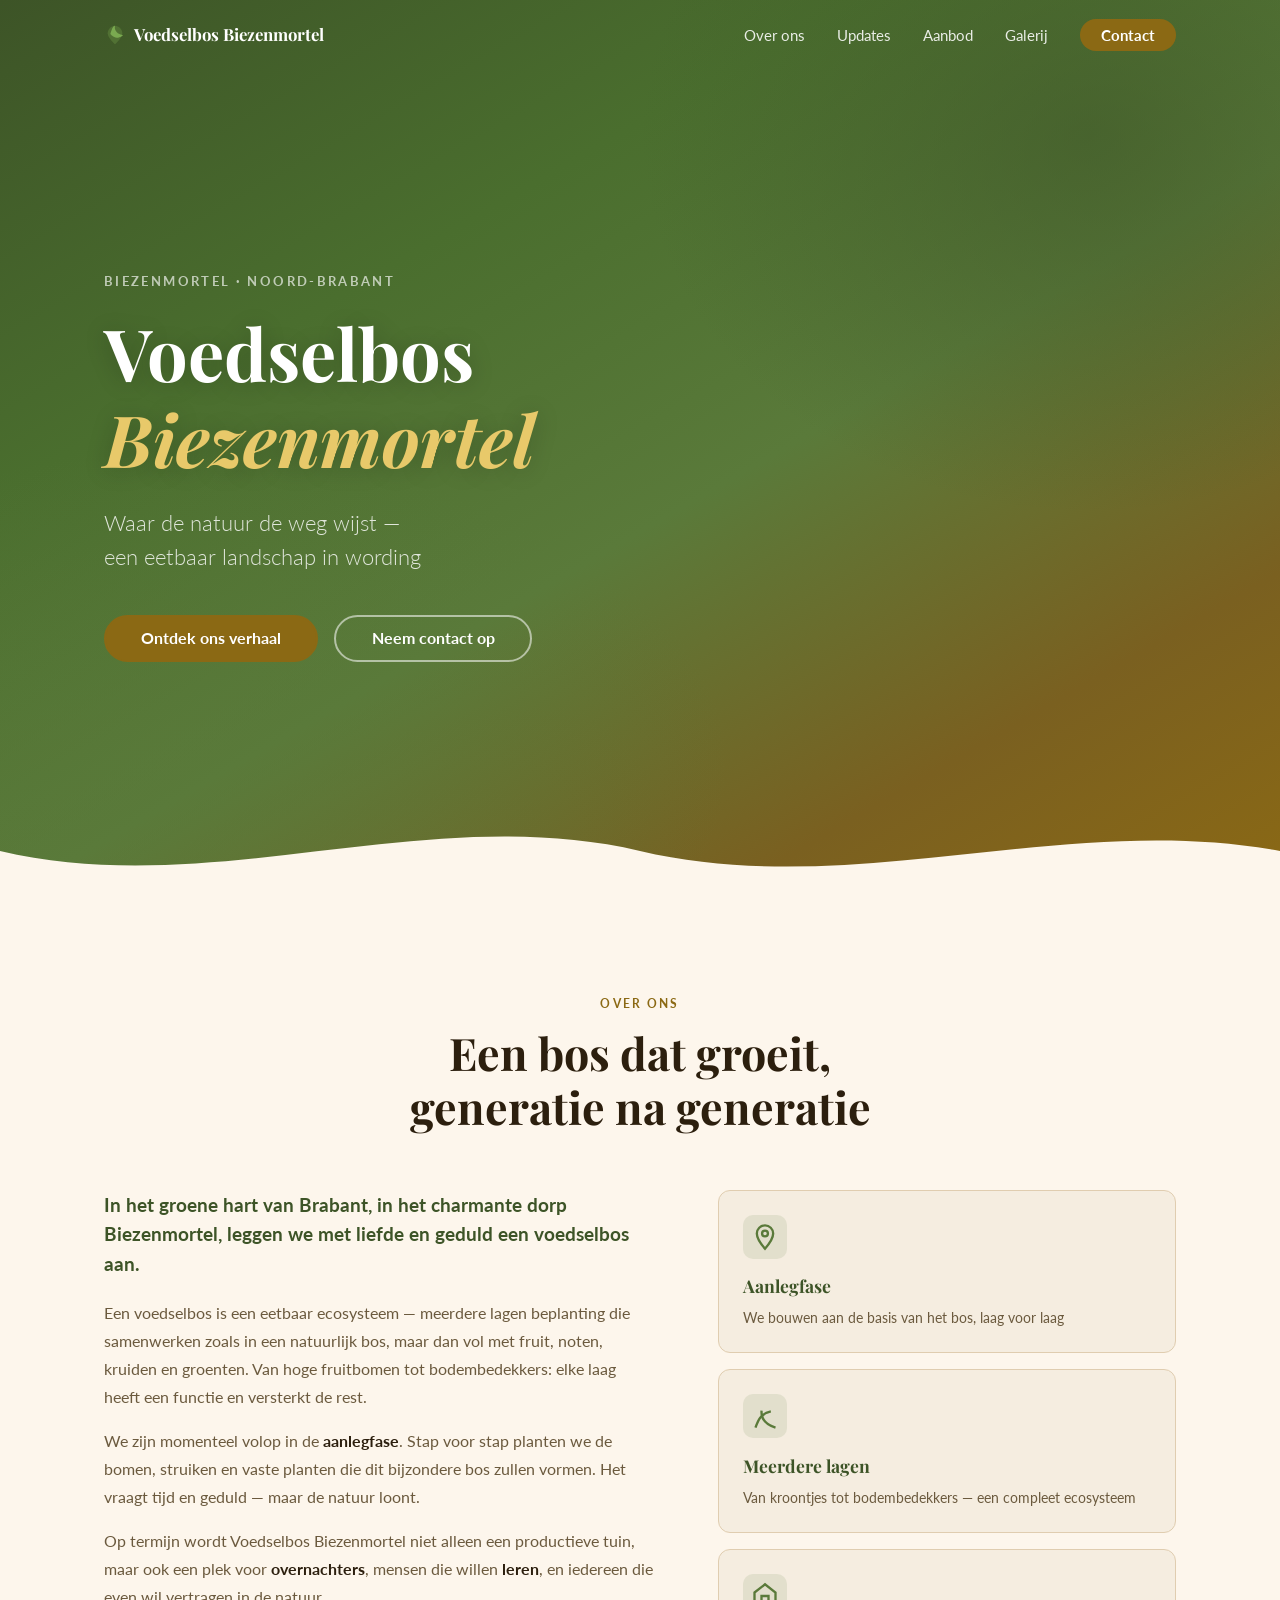
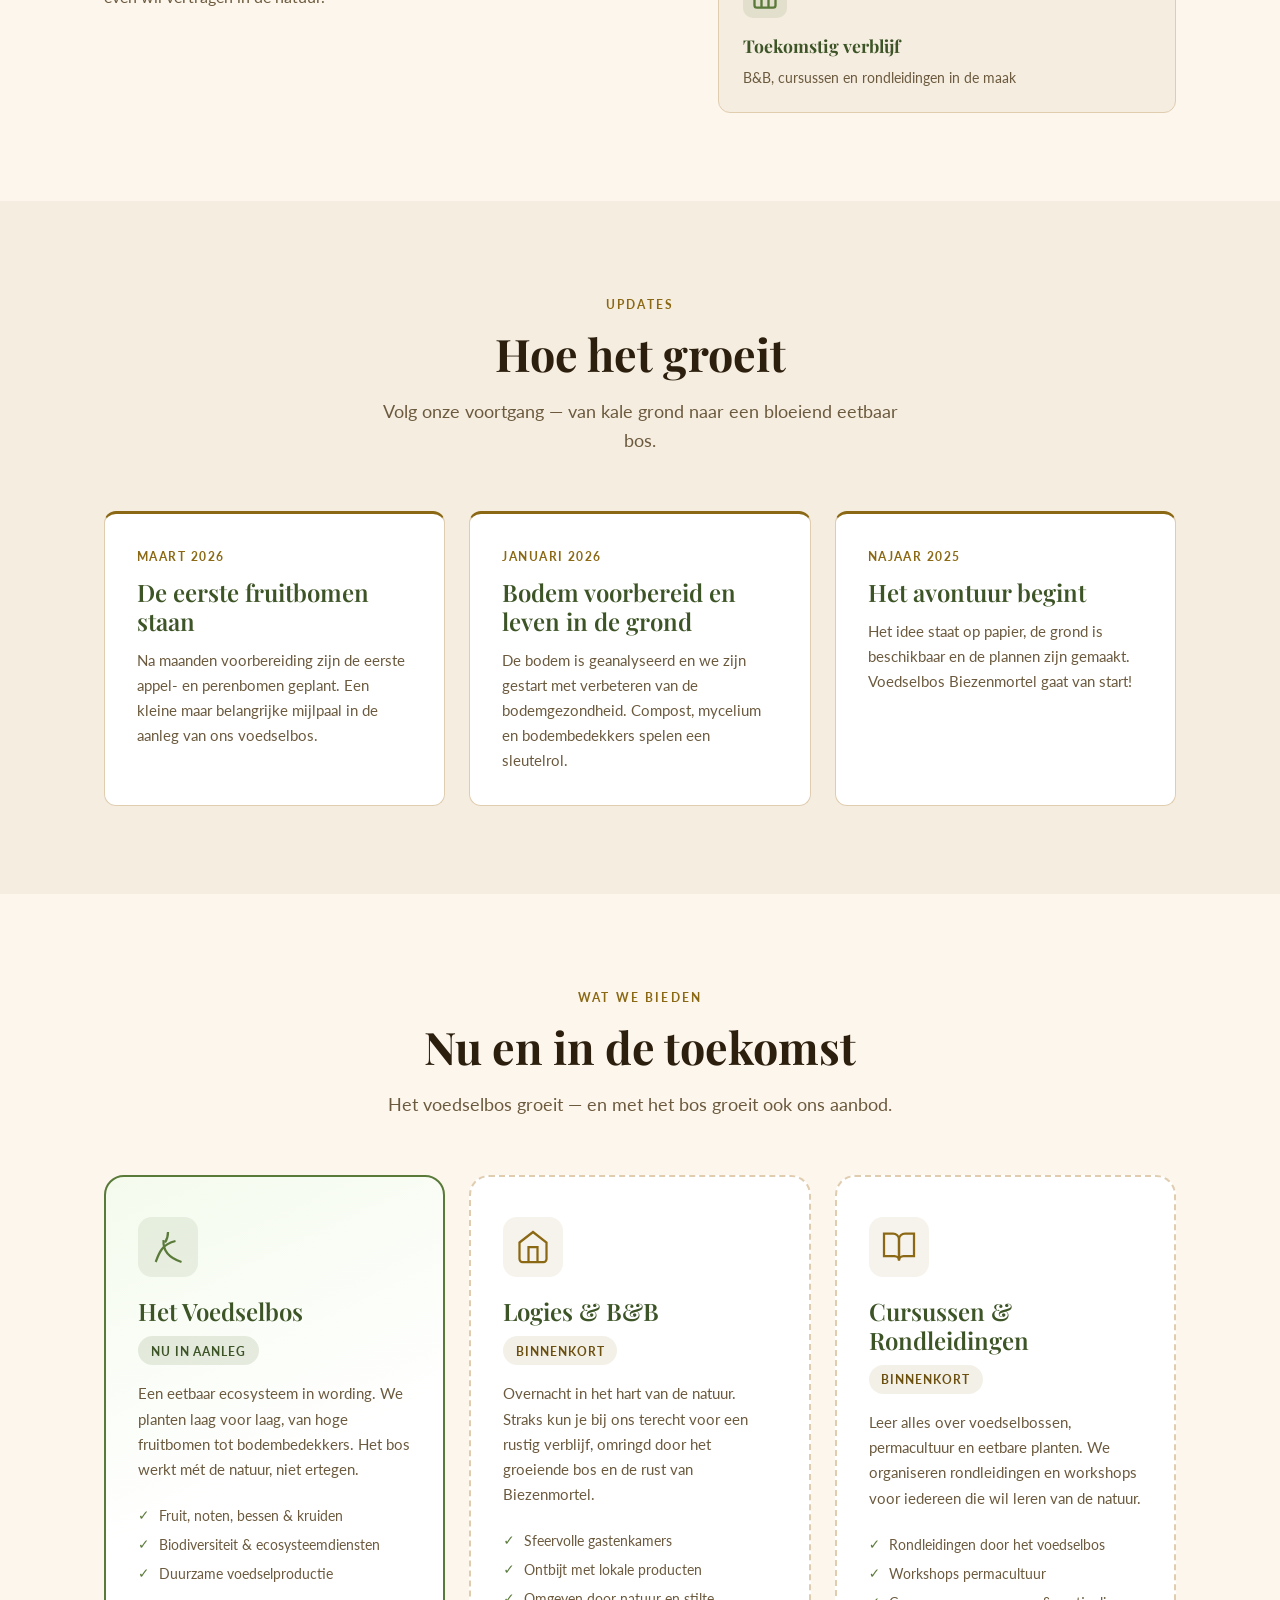
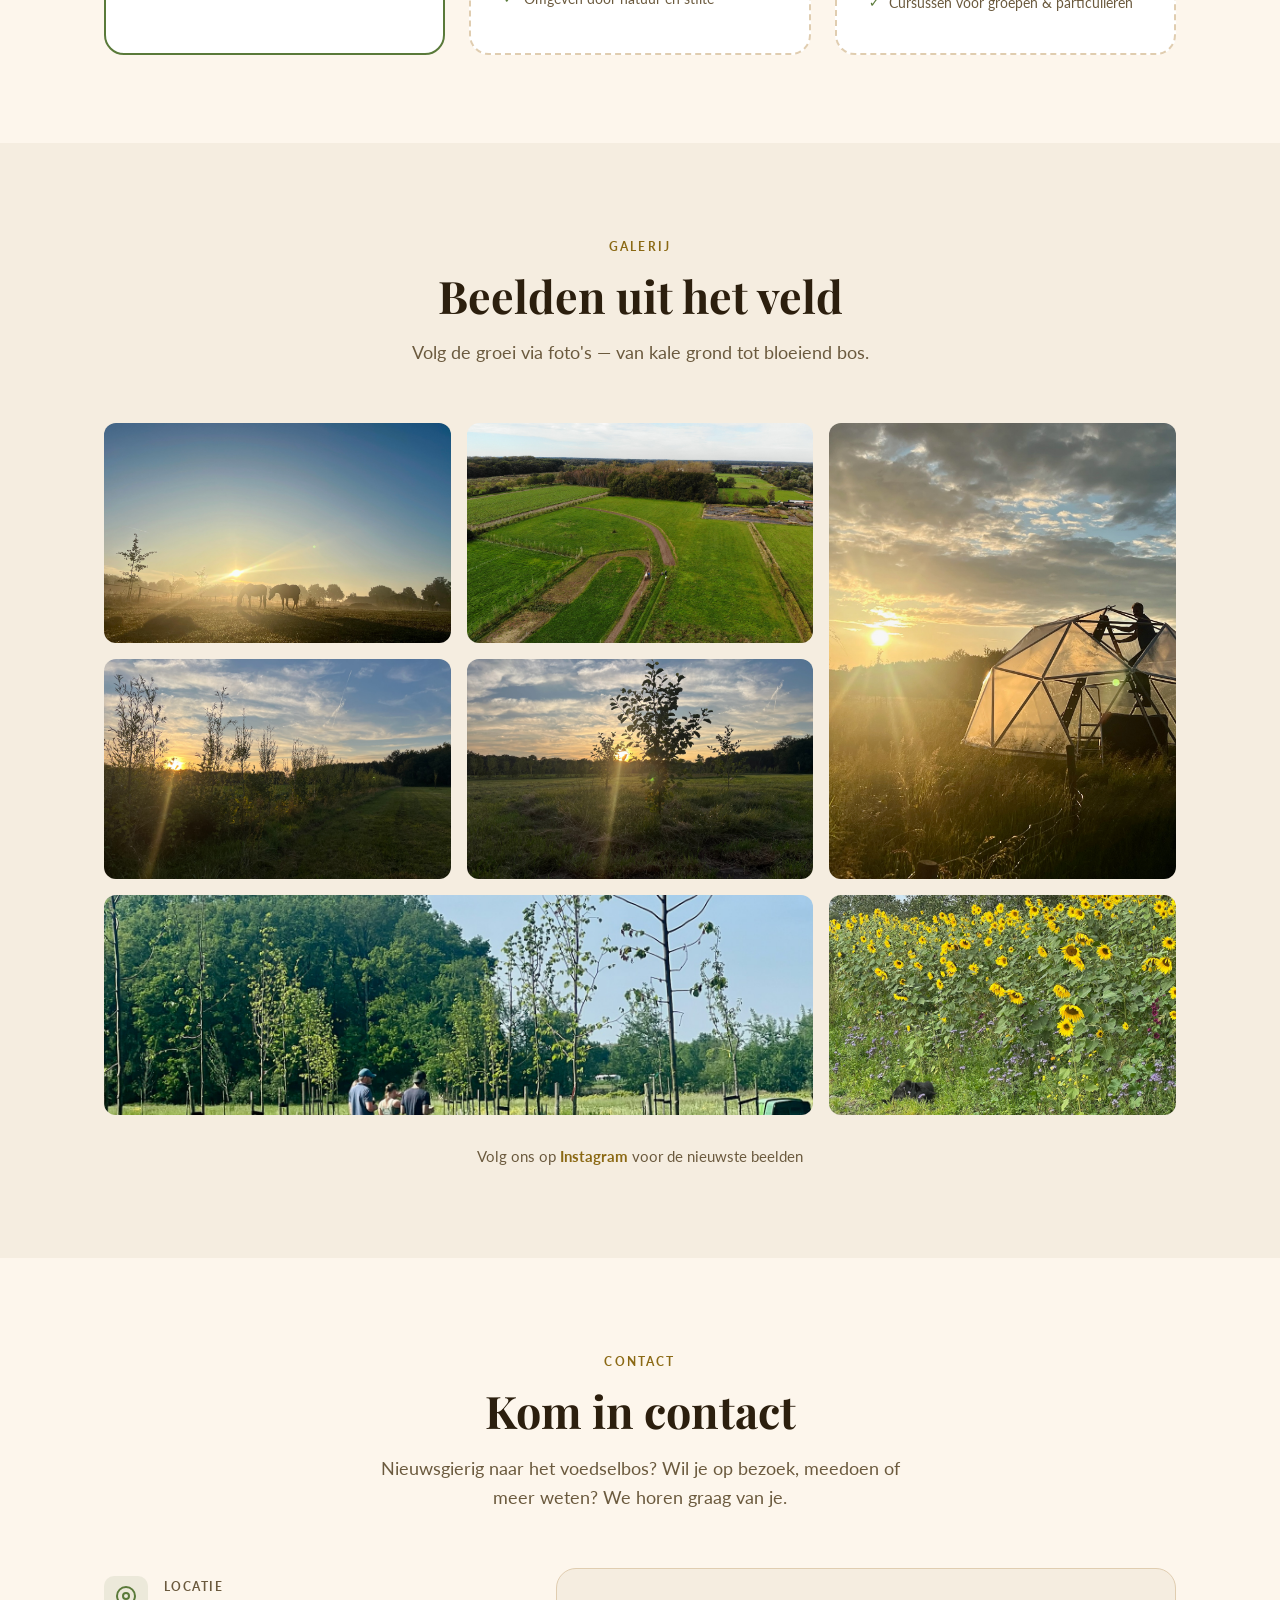
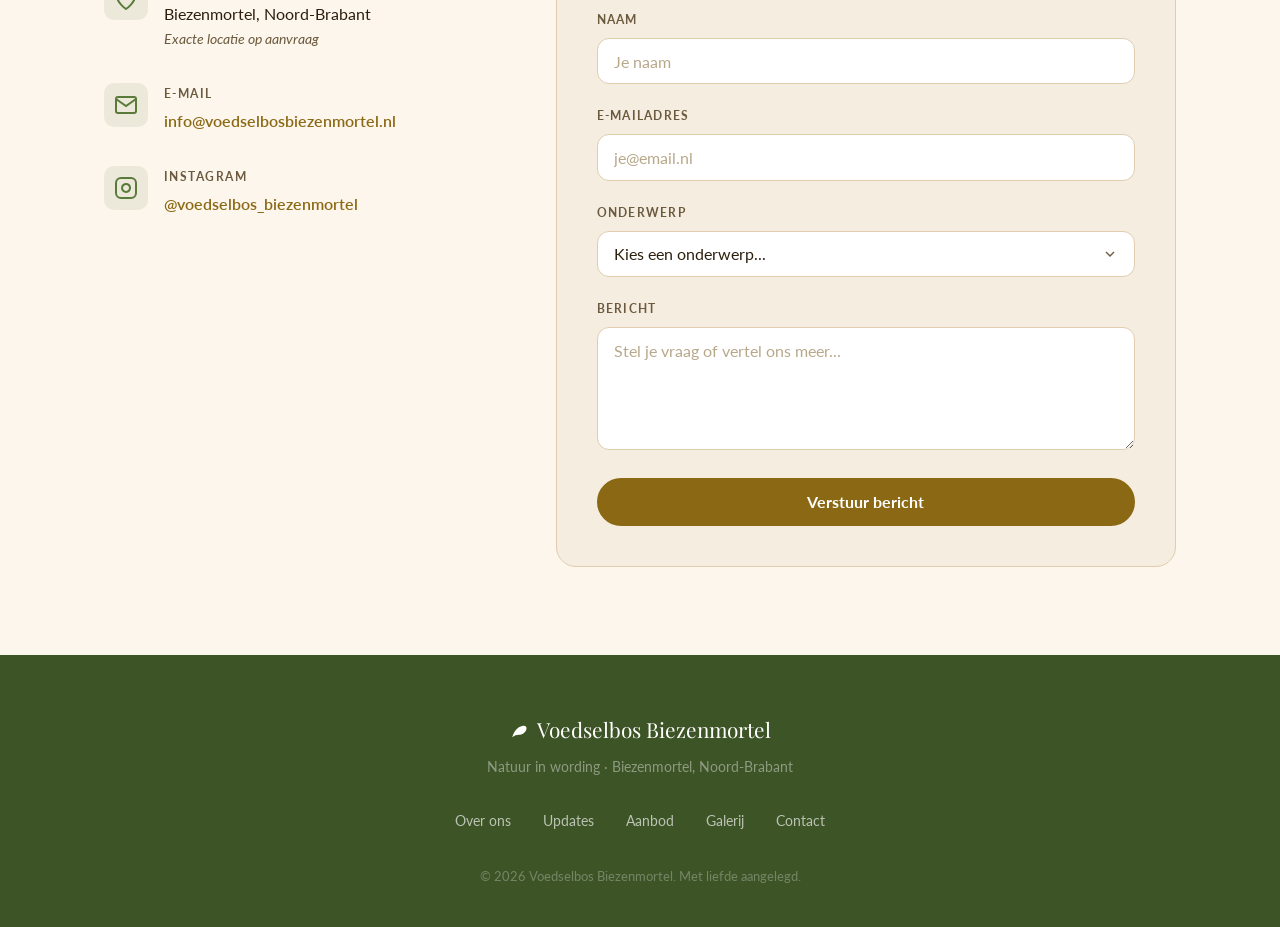
==== website.html @ 3f5e2ca2 "voeg tijdelijke placeholder pagina toe - index.html: minimale coming-soon pagina met beeldmerk uit h" ====
<!DOCTYPE html>
<html lang="nl">
<head>
  <meta charset="UTF-8">
  <meta name="viewport" content="width=device-width, initial-scale=1.0">
  <title>Voedselbos Biezenmortel — Natuur in wording</title>
  <meta name="description" content="Voedselbos Biezenmortel is een groeiend eetbaar bos in het hart van Brabant. Straks ook met logies (B&amp;B), cursussen en rondleidingen.">
  <meta property="og:title" content="Voedselbos Biezenmortel">
  <meta property="og:description" content="Een groeiend eetbaar landschap in het hart van Brabant — voor mens en natuur.">
  <meta property="og:type" content="website">
  <meta property="og:locale" content="nl_NL">
  <link rel="preconnect" href="https://fonts.googleapis.com">
  <link rel="preconnect" href="https://fonts.gstatic.com" crossorigin>
  <link href="https://fonts.googleapis.com/css2?family=Playfair+Display:ital,wght@0,400;0,600;0,700;1,400&family=Lato:wght@300;400;700&display=swap" rel="stylesheet">
  <link rel="stylesheet" href="styles.css">
</head>
<body>

  <!-- ===================== NAVIGATIE ===================== -->
  <nav id="navbar">
    <div class="nav-container">
      <a href="#" class="nav-logo">
        <svg width="22" height="22" viewBox="0 0 24 24" fill="none" aria-hidden="true"><path d="M12 2C8 2 4 6 4 10c0 5 8 12 8 12s8-7 8-12c0-4-4-8-8-8z" fill="currentColor" opacity=".3"/><path d="M12 2c0 0-1 4 2 7s7 3 7 3-3 3-7 3-7-4-7-4 2-9 5-9z" fill="currentColor"/></svg>
        Voedselbos Biezenmortel
      </a>
      <button class="nav-toggle" id="navToggle" aria-label="Menu openen" aria-expanded="false">
        <span></span><span></span><span></span>
      </button>
      <ul class="nav-links" id="navLinks">
        <li><a href="#over">Over ons</a></li>
        <li><a href="#nieuws">Updates</a></li>
        <li><a href="#aanbod">Aanbod</a></li>
        <li><a href="#galerij">Galerij</a></li>
        <li><a href="#contact" class="nav-cta">Contact</a></li>
      </ul>
    </div>
  </nav>

  <!-- ===================== HERO ===================== -->
  <section id="hero">
    <div class="hero-bg"></div>
    <div class="hero-content">
      <p class="hero-label">Biezenmortel · Noord-Brabant</p>
      <h1>Voedselbos<br><em>Biezenmortel</em></h1>
      <p class="hero-tagline">Waar de natuur de weg wijst —<br>een eetbaar landschap in wording</p>
      <div class="hero-buttons">
        <a href="#over" class="btn btn-primary">Ontdek ons verhaal</a>
        <a href="#contact" class="btn btn-outline">Neem contact op</a>
      </div>
    </div>
    <div class="hero-wave">
      <svg viewBox="0 0 1440 100" preserveAspectRatio="none" xmlns="http://www.w3.org/2000/svg">
        <path d="M0,50 C240,100 480,0 720,50 C960,100 1200,10 1440,50 L1440,100 L0,100 Z" fill="#fdf6ec"/>
      </svg>
    </div>
  </section>

  <!-- ===================== OVER ONS ===================== -->
  <section id="over" class="section">
    <div class="container">
      <div class="section-header">
        <span class="section-label">Over ons</span>
        <h2>Een bos dat groeit,<br>generatie na generatie</h2>
      </div>
      <div class="over-grid">
        <div class="over-text">
          <p class="lead">In het groene hart van Brabant, in het charmante dorp Biezenmortel, leggen we met liefde en geduld een voedselbos aan.</p>
          <p>Een voedselbos is een eetbaar ecosysteem — meerdere lagen beplanting die samenwerken zoals in een natuurlijk bos, maar dan vol met fruit, noten, kruiden en groenten. Van hoge fruitbomen tot bodembedekkers: elke laag heeft een functie en versterkt de rest.</p>
          <p>We zijn momenteel volop in de <strong>aanlegfase</strong>. Stap voor stap planten we de bomen, struiken en vaste planten die dit bijzondere bos zullen vormen. Het vraagt tijd en geduld — maar de natuur loont.</p>
          <p>Op termijn wordt Voedselbos Biezenmortel niet alleen een productieve tuin, maar ook een plek voor <strong>overnachters</strong>, mensen die willen <strong>leren</strong>, en iedereen die even wil vertragen in de natuur.</p>
        </div>
        <div class="over-stats">
          <div class="stat-card">
            <span class="stat-icon">
              <svg width="28" height="28" viewBox="0 0 24 24" fill="none" stroke="currentColor" stroke-width="2"><path d="M12 2a7 7 0 0 1 7 7c0 5-7 13-7 13S5 14 5 9a7 7 0 0 1 7-7z"/><circle cx="12" cy="9" r="2.5"/></svg>
            </span>
            <strong>Aanlegfase</strong>
            <p>We bouwen aan de basis van het bos, laag voor laag</p>
          </div>
          <div class="stat-card">
            <span class="stat-icon">
              <svg width="28" height="28" viewBox="0 0 24 24" fill="none" stroke="currentColor" stroke-width="2"><path d="M17 8C8 10 5.9 16.17 3.82 22"/><path d="M9.05 7.4C8.5 14 12 19 21 22"/></svg>
            </span>
            <strong>Meerdere lagen</strong>
            <p>Van kroontjes tot bodembedekkers — een compleet ecosysteem</p>
          </div>
          <div class="stat-card">
            <span class="stat-icon">
              <svg width="28" height="28" viewBox="0 0 24 24" fill="none" stroke="currentColor" stroke-width="2"><path d="M3 9l9-7 9 7v11a2 2 0 0 1-2 2H5a2 2 0 0 1-2-2z"/><polyline points="9 22 9 12 15 12 15 22"/></svg>
            </span>
            <strong>Toekomstig verblijf</strong>
            <p>B&amp;B, cursussen en rondleidingen in de maak</p>
          </div>
        </div>
      </div>
    </div>
  </section>

  <!-- ===================== NIEUWS / UPDATES ===================== -->
  <section id="nieuws" class="section section-alt">
    <div class="container">
      <div class="section-header">
        <span class="section-label">Updates</span>
        <h2>Hoe het groeit</h2>
        <p class="section-intro">Volg onze voortgang — van kale grond naar een bloeiend eetbaar bos.</p>
      </div>
      <div class="nieuws-grid">
        <article class="nieuws-card">
          <div class="nieuws-datum">Maart 2026</div>
          <h3>De eerste fruitbomen staan</h3>
          <p>Na maanden voorbereiding zijn de eerste appel- en perenbomen geplant. Een kleine maar belangrijke mijlpaal in de aanleg van ons voedselbos.</p>
          <!-- UPDATE: Vervang door jouw eigen nieuwsbericht -->
        </article>
        <article class="nieuws-card">
          <div class="nieuws-datum">Januari 2026</div>
          <h3>Bodem voorbereid en leven in de grond</h3>
          <p>De bodem is geanalyseerd en we zijn gestart met verbeteren van de bodemgezondheid. Compost, mycelium en bodembedekkers spelen een sleutelrol.</p>
          <!-- UPDATE: Vervang door jouw eigen nieuwsbericht -->
        </article>
        <article class="nieuws-card">
          <div class="nieuws-datum">Najaar 2025</div>
          <h3>Het avontuur begint</h3>
          <p>Het idee staat op papier, de grond is beschikbaar en de plannen zijn gemaakt. Voedselbos Biezenmortel gaat van start!</p>
          <!-- UPDATE: Vervang door jouw eigen nieuwsbericht -->
        </article>
      </div>
    </div>
  </section>

  <!-- ===================== AANBOD ===================== -->
  <section id="aanbod" class="section">
    <div class="container">
      <div class="section-header">
        <span class="section-label">Wat we bieden</span>
        <h2>Nu en in de toekomst</h2>
        <p class="section-intro">Het voedselbos groeit — en met het bos groeit ook ons aanbod.</p>
      </div>
      <div class="aanbod-grid">
        <div class="aanbod-card aanbod-active">
          <div class="aanbod-icon">
            <svg width="36" height="36" viewBox="0 0 24 24" fill="none" stroke="currentColor" stroke-width="1.5"><path d="M17 8C8 10 5.9 16.17 3.82 22"/><path d="M9.05 7.4C8.5 14 12 19 21 22"/><path d="M12 2c0 4-2 7-2 7"/></svg>
          </div>
          <h3>Het Voedselbos</h3>
          <span class="badge badge-active">Nu in aanleg</span>
          <p>Een eetbaar ecosysteem in wording. We planten laag voor laag, van hoge fruitbomen tot bodembedekkers. Het bos werkt mét de natuur, niet ertegen.</p>
          <ul>
            <li>Fruit, noten, bessen &amp; kruiden</li>
            <li>Biodiversiteit &amp; ecosysteemdiensten</li>
            <li>Duurzame voedselproductie</li>
          </ul>
        </div>
        <div class="aanbod-card aanbod-toekomst">
          <div class="aanbod-icon">
            <svg width="36" height="36" viewBox="0 0 24 24" fill="none" stroke="currentColor" stroke-width="1.5"><path d="M3 9l9-7 9 7v11a2 2 0 0 1-2 2H5a2 2 0 0 1-2-2z"/><polyline points="9 22 9 12 15 12 15 22"/></svg>
          </div>
          <h3>Logies &amp; B&amp;B</h3>
          <span class="badge badge-toekomst">Binnenkort</span>
          <p>Overnacht in het hart van de natuur. Straks kun je bij ons terecht voor een rustig verblijf, omringd door het groeiende bos en de rust van Biezenmortel.</p>
          <ul>
            <li>Sfeervolle gastenkamers</li>
            <li>Ontbijt met lokale producten</li>
            <li>Omgeven door natuur en stilte</li>
          </ul>
        </div>
        <div class="aanbod-card aanbod-toekomst">
          <div class="aanbod-icon">
            <svg width="36" height="36" viewBox="0 0 24 24" fill="none" stroke="currentColor" stroke-width="1.5"><path d="M2 3h6a4 4 0 0 1 4 4v14a3 3 0 0 0-3-3H2z"/><path d="M22 3h-6a4 4 0 0 0-4 4v14a3 3 0 0 1 3-3h7z"/></svg>
          </div>
          <h3>Cursussen &amp; Rondleidingen</h3>
          <span class="badge badge-toekomst">Binnenkort</span>
          <p>Leer alles over voedselbossen, permacultuur en eetbare planten. We organiseren rondleidingen en workshops voor iedereen die wil leren van de natuur.</p>
          <ul>
            <li>Rondleidingen door het voedselbos</li>
            <li>Workshops permacultuur</li>
            <li>Cursussen voor groepen &amp; particulieren</li>
          </ul>
        </div>
      </div>
    </div>
  </section>

  <!-- ===================== GALERIJ ===================== -->
  <section id="galerij" class="section section-alt">
    <div class="container">
      <div class="section-header">
        <span class="section-label">Galerij</span>
        <h2>Beelden uit het veld</h2>
        <p class="section-intro">Volg de groei via foto's — van kale grond tot bloeiend bos.</p>
      </div>
      <div class="galerij-grid">
        <img src="images/94CD859D-5F65-4538-A252-053ACF3F2ED8.JPG" alt="Paarden in ochtendmist bij zonsopgang" class="galerij-foto">
        <img src="images/5E47056C-95C0-4E33-B6B3-D2AC94D1AC31.JPG" alt="Drone-overzicht van het perceel in Biezenmortel" class="galerij-foto">
        <img src="images/EBD552E5-5AE3-4982-B8E1-01028CCA3431.JPG" alt="Geodetische koepel wordt gebouwd bij zonsondergang" class="galerij-foto foto-tall">
        <img src="images/62A38979-85D6-48C3-B355-2267B3039CED.JPG" alt="Zonsondergang langs de rij jonge bomen" class="galerij-foto">
        <img src="images/7AF8878F-F836-4969-AD2A-6B05C248CAF4.JPG" alt="Jonge boom in silhouet bij zonsondergang" class="galerij-foto">
        <img src="images/A7FBBAD0-FE2E-4E55-A40D-42E31846DFBD.JPG" alt="Familie wandelt tussen de rijen jonge bomen" class="galerij-foto foto-wide">
        <img src="images/621F308D-4150-4EA2-BB36-801936FAE9A4.JPG" alt="Veld vol zonnebloemen met hond" class="galerij-foto">
      </div>
      <p class="galerij-hint">Volg ons op <a href="https://www.instagram.com/voedselbos_biezenmortel/" target="_blank" rel="noopener">Instagram</a> voor de nieuwste beelden</p>
    </div>
  </section>

  <!-- ===================== CONTACT ===================== -->
  <section id="contact" class="section">
    <div class="container">
      <div class="section-header">
        <span class="section-label">Contact</span>
        <h2>Kom in contact</h2>
        <p class="section-intro">Nieuwsgierig naar het voedselbos? Wil je op bezoek, meedoen of meer weten? We horen graag van je.</p>
      </div>
      <div class="contact-grid">
        <div class="contact-info">
          <div class="contact-item">
            <span class="contact-icon" aria-hidden="true">
              <svg width="24" height="24" viewBox="0 0 24 24" fill="none" stroke="currentColor" stroke-width="2"><path d="M21 10c0 7-9 13-9 13s-9-6-9-13a9 9 0 0 1 18 0z"/><circle cx="12" cy="10" r="3"/></svg>
            </span>
            <div>
              <strong>Locatie</strong>
              <p>Biezenmortel, Noord-Brabant<br><em>Exacte locatie op aanvraag</em></p>
              <!-- UPDATE: Voeg hier het exacte adres toe indien gewenst -->
            </div>
          </div>
          <div class="contact-item">
            <span class="contact-icon" aria-hidden="true">
              <svg width="24" height="24" viewBox="0 0 24 24" fill="none" stroke="currentColor" stroke-width="2"><path d="M4 4h16c1.1 0 2 .9 2 2v12c0 1.1-.9 2-2 2H4c-1.1 0-2-.9-2-2V6c0-1.1.9-2 2-2z"/><polyline points="22,6 12,13 2,6"/></svg>
            </span>
            <div>
              <strong>E-mail</strong>
              <!-- UPDATE: Vervang door jouw echte e-mailadres -->
              <p><a href="mailto:info@voedselbosbiezenmortel.nl">info@voedselbosbiezenmortel.nl</a></p>
            </div>
          </div>
          <div class="contact-item">
            <span class="contact-icon" aria-hidden="true">
              <svg width="24" height="24" viewBox="0 0 24 24" fill="none" stroke="currentColor" stroke-width="2"><rect x="2" y="2" width="20" height="20" rx="5"/><path d="M16 11.37A4 4 0 1 1 12.63 8 4 4 0 0 1 16 11.37z"/><line x1="17.5" y1="6.5" x2="17.51" y2="6.5"/></svg>
            </span>
            <div>
              <strong>Instagram</strong>
              <p><a href="https://www.instagram.com/voedselbos_biezenmortel/" target="_blank" rel="noopener">@voedselbos_biezenmortel</a></p>
            </div>
          </div>
        </div>

        <form class="contact-form" action="https://formspree.io/f/mzdjvwjb" method="POST">
          <div class="form-group">
            <label for="naam">Naam</label>
            <input type="text" id="naam" name="naam" placeholder="Je naam" required autocomplete="name">
          </div>
          <div class="form-group">
            <label for="email">E-mailadres</label>
            <input type="email" id="email" name="email" placeholder="je@email.nl" required autocomplete="email">
          </div>
          <div class="form-group">
            <label for="onderwerp">Onderwerp</label>
            <select id="onderwerp" name="onderwerp">
              <option value="">Kies een onderwerp...</option>
              <option value="bezoek">Bezoek aan het voedselbos</option>
              <option value="bb">Logies &amp; B&amp;B</option>
              <option value="cursus">Cursus of rondleiding</option>
              <option value="anders">Anders</option>
            </select>
          </div>
          <div class="form-group">
            <label for="bericht">Bericht</label>
            <textarea id="bericht" name="bericht" rows="5" placeholder="Stel je vraag of vertel ons meer..." required></textarea>
          </div>
          <button type="submit" class="btn btn-primary btn-full">Verstuur bericht</button>
        </form>
      </div>
    </div>
  </section>

  <!-- ===================== FOOTER ===================== -->
  <footer id="footer">
    <div class="container">
      <div class="footer-content">
        <p class="footer-logo">
          <svg width="20" height="20" viewBox="0 0 24 24" fill="currentColor" aria-hidden="true"><path d="M17 8C8 10 5.9 16.17 3.82 22c2.5-2 5.5-3 8.18-3C16.68 19 21 15 21 11c0-1.5-.5-3-4-3z"/></svg>
          Voedselbos Biezenmortel
        </p>
        <p class="footer-tagline">Natuur in wording · Biezenmortel, Noord-Brabant</p>
        <nav class="footer-nav" aria-label="Footer navigatie">
          <a href="#over">Over ons</a>
          <a href="#nieuws">Updates</a>
          <a href="#aanbod">Aanbod</a>
          <a href="#galerij">Galerij</a>
          <a href="#contact">Contact</a>
        </nav>
        <p class="footer-copy">&copy; 2026 Voedselbos Biezenmortel. Met liefde aangelegd.</p>
      </div>
    </div>
  </footer>

  <script src="script.js"></script>
</body>
</html>
---- styles.css ----
/* ======================================================
   VOEDSELBOS BIEZENMORTEL — STYLESHEET
   Palet: Warm & organisch (ivoor, oker, warmgroen)
   ====================================================== */

/* ── Reset & Base ─────────────────────────────────────── */
*, *::before, *::after {
  box-sizing: border-box;
  margin: 0;
  padding: 0;
}

:root {
  --bg:           #fdf6ec;
  --accent:       #8b6914;
  --accent-dark:  #6b5010;
  --accent-light: #c49a2a;
  --green:        #5a7a3a;
  --green-dark:   #3d5427;
  --green-light:  #7aaa50;
  --text:         #2c1f0e;
  --text-light:   #6b5a3e;
  --card-bg:      #f5ede0;
  --border:       #e0cdb0;
  --white:        #ffffff;

  --font-heading: 'Playfair Display', Georgia, 'Times New Roman', serif;
  --font-body:    'Lato', 'Helvetica Neue', system-ui, sans-serif;

  --radius:    12px;
  --radius-lg: 20px;
  --shadow:    0 4px 20px rgba(44, 31, 14, 0.1);
  --shadow-lg: 0 10px 40px rgba(44, 31, 14, 0.15);
  --transition: 0.3s ease;
}

html {
  scroll-behavior: smooth;
  font-size: 16px;
}

body {
  font-family: var(--font-body);
  color: var(--text);
  background: var(--bg);
  line-height: 1.75;
  -webkit-font-smoothing: antialiased;
  -moz-osx-font-smoothing: grayscale;
}

/* ── Typography ───────────────────────────────────────── */
h1, h2, h3, h4 {
  font-family: var(--font-heading);
  line-height: 1.2;
}

h1 { font-size: clamp(2.4rem, 6vw, 4.5rem); font-weight: 700; }
h2 { font-size: clamp(1.8rem, 4vw, 2.8rem); font-weight: 700; }
h3 { font-size: clamp(1.15rem, 2.5vw, 1.5rem); font-weight: 600; }

p { margin-bottom: 1rem; }
p:last-child { margin-bottom: 0; }

a {
  color: var(--accent);
  text-decoration: none;
  transition: color var(--transition);
}
a:hover { color: var(--accent-dark); }

ul { list-style: none; }
img { max-width: 100%; height: auto; display: block; }

/* ── Layout ───────────────────────────────────────────── */
.container {
  max-width: 1120px;
  margin: 0 auto;
  padding: 0 1.5rem;
}

.section {
  padding: 5.5rem 0;
}

.section-alt {
  background: var(--card-bg);
}

.section-header {
  text-align: center;
  margin-bottom: 3.5rem;
}

.section-label {
  display: inline-block;
  font-family: var(--font-body);
  font-size: 0.75rem;
  font-weight: 700;
  letter-spacing: 0.18em;
  text-transform: uppercase;
  color: var(--accent);
  margin-bottom: 0.75rem;
}

.section-header h2 {
  color: var(--text);
  margin-bottom: 1rem;
}

.section-intro {
  font-size: 1.1rem;
  color: var(--text-light);
  max-width: 520px;
  margin: 0 auto;
  line-height: 1.65;
}

/* ── Buttons ──────────────────────────────────────────── */
.btn {
  display: inline-flex;
  align-items: center;
  justify-content: center;
  padding: 0.85rem 2.2rem;
  border-radius: 50px;
  font-family: var(--font-body);
  font-size: 1rem;
  font-weight: 700;
  cursor: pointer;
  transition: all var(--transition);
  text-decoration: none;
  border: 2px solid transparent;
  gap: 0.5rem;
  line-height: 1;
}

.btn-primary {
  background: var(--accent);
  color: var(--white);
  border-color: var(--accent);
}
.btn-primary:hover {
  background: var(--accent-dark);
  border-color: var(--accent-dark);
  color: var(--white);
  transform: translateY(-2px);
  box-shadow: 0 6px 24px rgba(139, 105, 20, 0.35);
}

.btn-outline {
  background: transparent;
  color: var(--white);
  border-color: rgba(255, 255, 255, 0.55);
}
.btn-outline:hover {
  background: rgba(255, 255, 255, 0.15);
  border-color: var(--white);
  color: var(--white);
  transform: translateY(-2px);
}

.btn-full { width: 100%; }


/* ======================================================
   NAVIGATION
   ====================================================== */
#navbar {
  position: fixed;
  top: 0;
  left: 0;
  right: 0;
  z-index: 1000;
  padding: 1.25rem 0;
  transition: background var(--transition), padding var(--transition), box-shadow var(--transition);
}

#navbar.scrolled {
  background: rgba(253, 246, 236, 0.96);
  backdrop-filter: blur(12px);
  -webkit-backdrop-filter: blur(12px);
  box-shadow: 0 2px 20px rgba(44, 31, 14, 0.1);
  padding: 0.65rem 0;
}

.nav-container {
  max-width: 1120px;
  margin: 0 auto;
  padding: 0 1.5rem;
  display: flex;
  align-items: center;
  justify-content: space-between;
  gap: 2rem;
}

.nav-logo {
  display: flex;
  align-items: center;
  gap: 0.5rem;
  font-family: var(--font-heading);
  font-size: 1.05rem;
  font-weight: 700;
  color: var(--white);
  text-decoration: none;
  transition: color var(--transition);
  white-space: nowrap;
  flex-shrink: 0;
}
.nav-logo svg { color: var(--green-light); transition: color var(--transition); }
#navbar.scrolled .nav-logo { color: var(--green-dark); }
#navbar.scrolled .nav-logo svg { color: var(--green); }

.nav-links {
  display: flex;
  align-items: center;
  gap: 2rem;
}

.nav-links li a {
  color: rgba(255, 255, 255, 0.88);
  font-size: 0.95rem;
  font-weight: 400;
  transition: color var(--transition);
  text-decoration: none;
}
.nav-links li a:hover { color: var(--white); }
#navbar.scrolled .nav-links li a { color: var(--text-light); }
#navbar.scrolled .nav-links li a:hover { color: var(--accent); }

.nav-cta {
  background: var(--accent) !important;
  color: var(--white) !important;
  padding: 0.45rem 1.3rem;
  border-radius: 50px;
  font-weight: 700 !important;
  transition: background var(--transition), transform var(--transition) !important;
}
.nav-cta:hover {
  background: var(--accent-dark) !important;
  transform: translateY(-1px);
  color: var(--white) !important;
}

.nav-toggle {
  display: none;
  flex-direction: column;
  gap: 5px;
  background: none;
  border: none;
  cursor: pointer;
  padding: 6px;
}
.nav-toggle span {
  display: block;
  width: 24px;
  height: 2px;
  background: var(--white);
  border-radius: 2px;
  transition: all var(--transition);
}
#navbar.scrolled .nav-toggle span { background: var(--text); }


/* ======================================================
   HERO
   ====================================================== */
#hero {
  position: relative;
  min-height: 100svh;
  display: flex;
  align-items: center;
  overflow: hidden;
}

.hero-bg {
  position: absolute;
  inset: 0;
  background: linear-gradient(
    150deg,
    var(--green-dark)   0%,
    #4a6e2e            30%,
    var(--green)        55%,
    #7a6020            80%,
    var(--accent)      100%
  );
}
.hero-bg::before {
  content: '';
  position: absolute;
  inset: 0;
  background:
    radial-gradient(ellipse 60% 50% at 15% 85%, rgba(90, 122, 58, 0.45) 0%, transparent 70%),
    radial-gradient(ellipse 50% 60% at 85% 15%, rgba(61, 84, 39, 0.55) 0%, transparent 70%);
}

.hero-content {
  position: relative;
  z-index: 1;
  max-width: 1120px;
  width: 100%;
  margin: 0 auto;
  padding: 9rem 1.5rem 7rem;
  color: var(--white);
}

.hero-label {
  font-size: 0.82rem;
  font-weight: 700;
  letter-spacing: 0.18em;
  text-transform: uppercase;
  color: rgba(255, 255, 255, 0.65);
  margin-bottom: 1rem;
}

.hero-content h1 {
  color: var(--white);
  margin-bottom: 1.5rem;
  text-shadow: 0 2px 24px rgba(0, 0, 0, 0.2);
}
.hero-content h1 em {
  font-style: italic;
  color: #e8c96a;
}

.hero-tagline {
  font-size: clamp(1.05rem, 2.5vw, 1.35rem);
  color: rgba(255, 255, 255, 0.82);
  font-weight: 300;
  line-height: 1.6;
  margin-bottom: 2.5rem;
  max-width: 520px;
}

.hero-buttons {
  display: flex;
  gap: 1rem;
  flex-wrap: wrap;
}

.hero-wave {
  position: absolute;
  bottom: -1px;
  left: 0;
  right: 0;
  z-index: 1;
  line-height: 0;
}
.hero-wave svg {
  width: 100%;
  height: clamp(50px, 8vw, 100px);
  display: block;
}


/* ======================================================
   OVER ONS
   ====================================================== */
.over-grid {
  display: grid;
  grid-template-columns: 1.2fr 1fr;
  gap: 4rem;
  align-items: start;
}

.over-text .lead {
  font-size: 1.2rem;
  font-weight: 700;
  color: var(--green-dark);
  margin-bottom: 1.25rem;
  line-height: 1.55;
}

.over-text p {
  color: var(--text-light);
}
.over-text strong { color: var(--text); }

.over-stats {
  display: flex;
  flex-direction: column;
  gap: 1rem;
}

.stat-card {
  background: var(--card-bg);
  border: 1px solid var(--border);
  border-radius: var(--radius);
  padding: 1.5rem;
  display: flex;
  flex-direction: column;
  gap: 0.3rem;
  transition: transform var(--transition), box-shadow var(--transition);
}
.stat-card:hover {
  transform: translateX(4px);
  box-shadow: var(--shadow);
}

.stat-icon {
  width: 44px;
  height: 44px;
  background: rgba(90, 122, 58, 0.12);
  border-radius: 10px;
  display: flex;
  align-items: center;
  justify-content: center;
  color: var(--green);
  margin-bottom: 0.5rem;
}

.stat-card strong {
  font-family: var(--font-heading);
  font-size: 1.1rem;
  color: var(--green-dark);
}
.stat-card p {
  font-size: 0.9rem;
  color: var(--text-light);
  margin: 0;
  line-height: 1.5;
}


/* ======================================================
   NIEUWS / UPDATES
   ====================================================== */
.nieuws-grid {
  display: grid;
  grid-template-columns: repeat(3, 1fr);
  gap: 1.5rem;
}

.nieuws-card {
  background: var(--white);
  border-radius: var(--radius);
  padding: 2rem;
  border: 1px solid var(--border);
  border-top: 3px solid var(--accent);
  transition: transform var(--transition), box-shadow var(--transition);
}
.nieuws-card:hover {
  transform: translateY(-5px);
  box-shadow: var(--shadow-lg);
}

.nieuws-datum {
  font-size: 0.75rem;
  font-weight: 700;
  letter-spacing: 0.12em;
  text-transform: uppercase;
  color: var(--accent);
  margin-bottom: 0.7rem;
}

.nieuws-card h3 {
  color: var(--green-dark);
  margin-bottom: 0.75rem;
}

.nieuws-card p {
  font-size: 0.95rem;
  color: var(--text-light);
  margin: 0;
  line-height: 1.65;
}


/* ======================================================
   AANBOD
   ====================================================== */
.aanbod-grid {
  display: grid;
  grid-template-columns: repeat(3, 1fr);
  gap: 1.5rem;
}

.aanbod-card {
  background: var(--white);
  border-radius: var(--radius-lg);
  padding: 2.5rem 2rem;
  border: 2px solid var(--border);
  transition: transform var(--transition), box-shadow var(--transition);
}
.aanbod-card:hover {
  transform: translateY(-6px);
  box-shadow: var(--shadow-lg);
}

.aanbod-active {
  border-color: var(--green);
  background: linear-gradient(155deg, #f4fbed 0%, var(--white) 60%);
}

.aanbod-toekomst {
  border-style: dashed;
}

.aanbod-icon {
  width: 60px;
  height: 60px;
  background: rgba(90, 122, 58, 0.1);
  border-radius: 14px;
  display: flex;
  align-items: center;
  justify-content: center;
  color: var(--green);
  margin-bottom: 1.25rem;
}
.aanbod-toekomst .aanbod-icon {
  background: rgba(139, 105, 20, 0.08);
  color: var(--accent);
}

.aanbod-card h3 {
  color: var(--green-dark);
  margin-bottom: 0.6rem;
}

.aanbod-card p {
  color: var(--text-light);
  font-size: 0.95rem;
  margin-bottom: 1.5rem;
  line-height: 1.65;
}

.aanbod-card ul {
  display: flex;
  flex-direction: column;
  gap: 0.55rem;
}

.aanbod-card ul li {
  font-size: 0.9rem;
  color: var(--text-light);
  padding-left: 1.3rem;
  position: relative;
  line-height: 1.4;
}
.aanbod-card ul li::before {
  content: '✓';
  position: absolute;
  left: 0;
  color: var(--green);
  font-weight: 700;
  font-size: 0.85rem;
}

.badge {
  display: inline-flex;
  align-items: center;
  font-size: 0.73rem;
  font-weight: 700;
  letter-spacing: 0.08em;
  text-transform: uppercase;
  padding: 0.28rem 0.8rem;
  border-radius: 50px;
  margin-bottom: 1rem;
}
.badge-active {
  background: rgba(90, 122, 58, 0.14);
  color: var(--green-dark);
}
.badge-toekomst {
  background: rgba(139, 105, 20, 0.1);
  color: var(--accent-dark);
}


/* ======================================================
   GALERIJ
   ====================================================== */
.galerij-grid {
  display: grid;
  grid-template-columns: repeat(3, 1fr);
  grid-template-rows: 220px 220px 220px;
  gap: 1rem;
  margin-bottom: 1.75rem;
}

.foto-placeholder,
.galerij-foto {
  border-radius: var(--radius);
  overflow: hidden;
}

.foto-placeholder {
  background: var(--white);
  border: 2px dashed var(--border);
  display: flex;
  align-items: center;
  justify-content: center;
  transition: border-color var(--transition), background var(--transition);
  cursor: pointer;
}
.foto-placeholder:hover {
  border-color: var(--accent);
  background: rgba(139, 105, 20, 0.03);
}

.foto-tall {
  grid-row: span 2;
}

.foto-wide {
  grid-column: span 2;
}

.foto-inner {
  text-align: center;
  color: var(--text-light);
  padding: 1.5rem;
}
.foto-inner svg {
  margin: 0 auto 0.75rem;
  opacity: 0.35;
  display: block;
}
.foto-inner p {
  font-size: 0.9rem;
  font-weight: 700;
  color: var(--text-light);
  margin-bottom: 0.3rem;
}
.foto-inner small {
  font-size: 0.72rem;
  opacity: 0.65;
  display: block;
}
.foto-inner code {
  background: rgba(0, 0, 0, 0.06);
  padding: 0.1rem 0.35rem;
  border-radius: 4px;
  font-size: 0.7rem;
  font-family: 'SF Mono', Consolas, monospace;
}

/* Echte galerij-foto's (nadat je eigen afbeeldingen toevoegt) */
.galerij-foto {
  width: 100%;
  height: 100%;
  object-fit: cover;
  display: block;
}

.galerij-hint {
  text-align: center;
  color: var(--text-light);
  font-size: 0.95rem;
}
.galerij-hint a {
  font-weight: 700;
  color: var(--accent);
}


/* ======================================================
   CONTACT
   ====================================================== */
.contact-grid {
  display: grid;
  grid-template-columns: 1fr 1.6fr;
  gap: 4rem;
  align-items: start;
}

.contact-info {
  display: flex;
  flex-direction: column;
  gap: 2rem;
  padding-top: 0.5rem;
}

.contact-item {
  display: flex;
  gap: 1rem;
  align-items: flex-start;
}

.contact-icon {
  width: 44px;
  height: 44px;
  background: rgba(90, 122, 58, 0.1);
  border-radius: 10px;
  display: flex;
  align-items: center;
  justify-content: center;
  color: var(--green);
  flex-shrink: 0;
}

.contact-item strong {
  display: block;
  font-size: 0.75rem;
  font-weight: 700;
  letter-spacing: 0.12em;
  text-transform: uppercase;
  color: var(--text-light);
  margin-bottom: 0.3rem;
}

.contact-item p {
  color: var(--text);
  margin: 0;
  line-height: 1.55;
}
.contact-item em {
  font-size: 0.87rem;
  color: var(--text-light);
}
.contact-item a {
  color: var(--accent);
  font-weight: 600;
}

/* Form */
.contact-form {
  background: var(--card-bg);
  border-radius: var(--radius-lg);
  padding: 2.5rem;
  border: 1px solid var(--border);
}

.form-group {
  margin-bottom: 1.3rem;
}

.form-group label {
  display: block;
  font-size: 0.78rem;
  font-weight: 700;
  letter-spacing: 0.1em;
  text-transform: uppercase;
  color: var(--text-light);
  margin-bottom: 0.45rem;
}

.form-group input,
.form-group textarea,
.form-group select {
  width: 100%;
  padding: 0.8rem 1rem;
  border: 1.5px solid var(--border);
  border-radius: var(--radius);
  background: var(--white);
  color: var(--text);
  font-family: var(--font-body);
  font-size: 1rem;
  transition: border-color var(--transition), box-shadow var(--transition);
  resize: vertical;
  appearance: none;
  -webkit-appearance: none;
}

.form-group select {
  background-image: url("data:image/svg+xml,%3Csvg xmlns='http://www.w3.org/2000/svg' width='16' height='16' viewBox='0 0 24 24' fill='none' stroke='%236b5a3e' stroke-width='2'%3E%3Cpolyline points='6 9 12 15 18 9'/%3E%3C/svg%3E");
  background-repeat: no-repeat;
  background-position: right 1rem center;
  padding-right: 2.5rem;
  cursor: pointer;
}

.form-group input:focus,
.form-group textarea:focus,
.form-group select:focus {
  outline: none;
  border-color: var(--green);
  box-shadow: 0 0 0 3px rgba(90, 122, 58, 0.15);
}

.form-group input::placeholder,
.form-group textarea::placeholder {
  color: #b8a88a;
}


/* ======================================================
   FOOTER
   ====================================================== */
#footer {
  background: var(--green-dark);
  color: rgba(255, 255, 255, 0.75);
  padding: 3.5rem 0 2.5rem;
}

.footer-content { text-align: center; }

.footer-logo {
  display: inline-flex;
  align-items: center;
  gap: 0.5rem;
  font-family: var(--font-heading);
  font-size: 1.3rem;
  color: var(--white);
  margin-bottom: 0.5rem;
}

.footer-tagline {
  font-size: 0.88rem;
  opacity: 0.55;
  margin-bottom: 1.75rem;
}

.footer-nav {
  display: flex;
  justify-content: center;
  gap: 2rem;
  margin-bottom: 2rem;
  flex-wrap: wrap;
}

.footer-nav a {
  color: rgba(255, 255, 255, 0.65);
  font-size: 0.9rem;
  text-decoration: none;
  transition: color var(--transition);
}
.footer-nav a:hover { color: #e8c96a; }

.footer-copy {
  font-size: 0.8rem;
  opacity: 0.38;
  margin: 0;
}


/* ======================================================
   ANIMATIONS (Intersection Observer)
   ====================================================== */
.fade-in {
  opacity: 0;
  transform: translateY(18px);
  transition: opacity 0.55s ease, transform 0.55s ease;
}
.fade-in.visible {
  opacity: 1;
  transform: translateY(0);
}

/* ======================================================
   RESPONSIVE — Tablet (≤ 960px)
   ====================================================== */
@media (max-width: 960px) {
  .over-grid {
    grid-template-columns: 1fr;
    gap: 2.5rem;
  }

  .nieuws-grid {
    grid-template-columns: 1fr 1fr;
  }

  .aanbod-grid {
    grid-template-columns: 1fr;
    max-width: 560px;
    margin: 0 auto;
  }

  .galerij-grid {
    grid-template-columns: repeat(2, 1fr);
    grid-template-rows: auto;
  }
  .foto-tall {
    grid-row: span 1;
  }

  .contact-grid {
    grid-template-columns: 1fr;
    gap: 2.5rem;
  }
}


/* ======================================================
   RESPONSIVE — Mobile (≤ 768px)
   ====================================================== */
@media (max-width: 768px) {
  .section { padding: 3.5rem 0; }

  /* Nav mobile */
  .nav-toggle { display: flex; }

  .nav-links {
    display: none;
    position: absolute;
    top: 100%;
    left: 0;
    right: 0;
    background: var(--bg);
    flex-direction: column;
    align-items: flex-start;
    padding: 1.5rem;
    gap: 1rem;
    box-shadow: 0 8px 30px rgba(44, 31, 14, 0.12);
    border-top: 1px solid var(--border);
  }
  .nav-links.open { display: flex; }
  .nav-links li a { color: var(--text-light) !important; font-size: 1.05rem; }
  .nav-cta { margin-top: 0.5rem; }

  /* Hero */
  .hero-buttons {
    flex-direction: column;
    align-items: flex-start;
    gap: 0.75rem;
  }
  .btn { width: 100%; max-width: 280px; justify-content: center; }

  /* Nieuws */
  .nieuws-grid { grid-template-columns: 1fr; }

  /* Galerij */
  .galerij-grid {
    grid-template-columns: 1fr 1fr;
    grid-template-rows: auto;
    gap: 0.75rem;
  }
  .galerij-grid .foto-placeholder:nth-child(3) {
    grid-column: span 2;
  }

  /* Contact form */
  .contact-form { padding: 1.75rem; }

  /* Footer nav */
  .footer-nav { gap: 1rem 1.75rem; }
}

@media (max-width: 480px) {
  .galerij-grid { grid-template-columns: 1fr; }
  .galerij-grid .foto-placeholder:nth-child(3) { grid-column: span 1; }
}
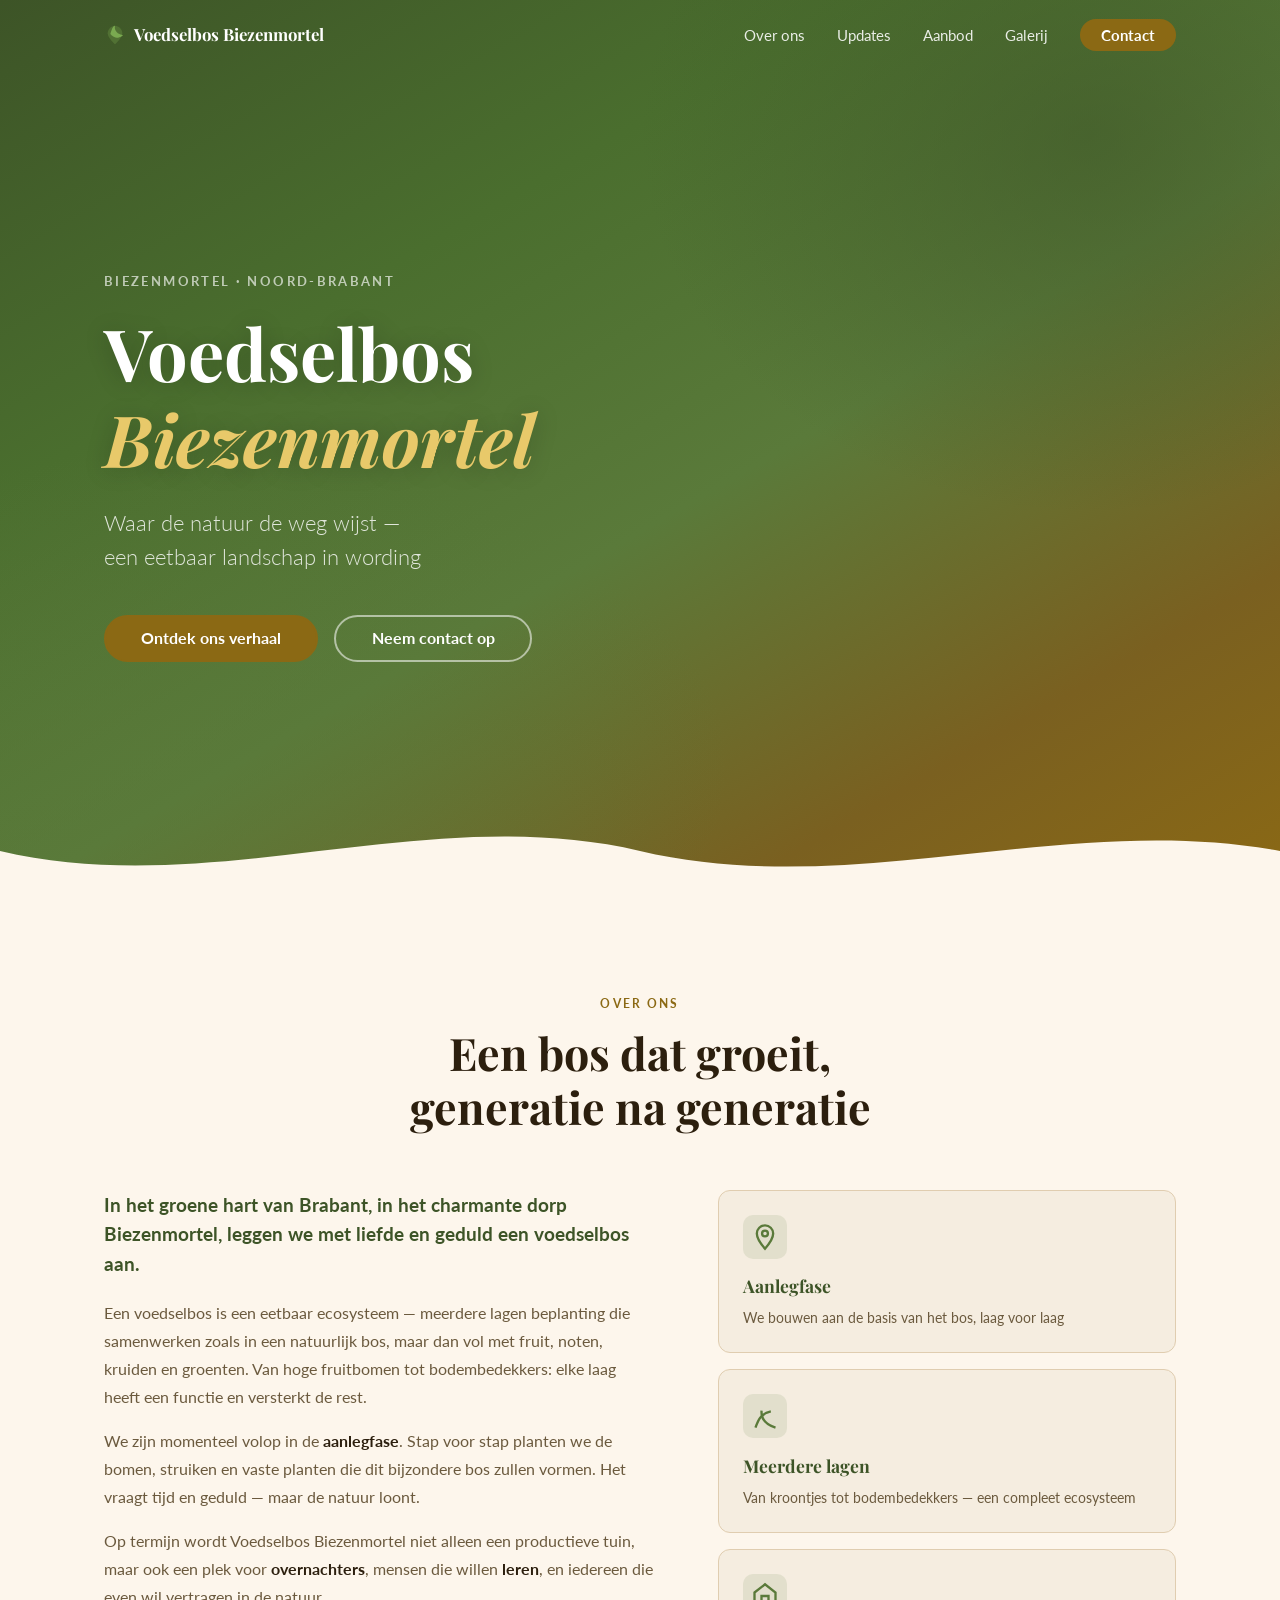
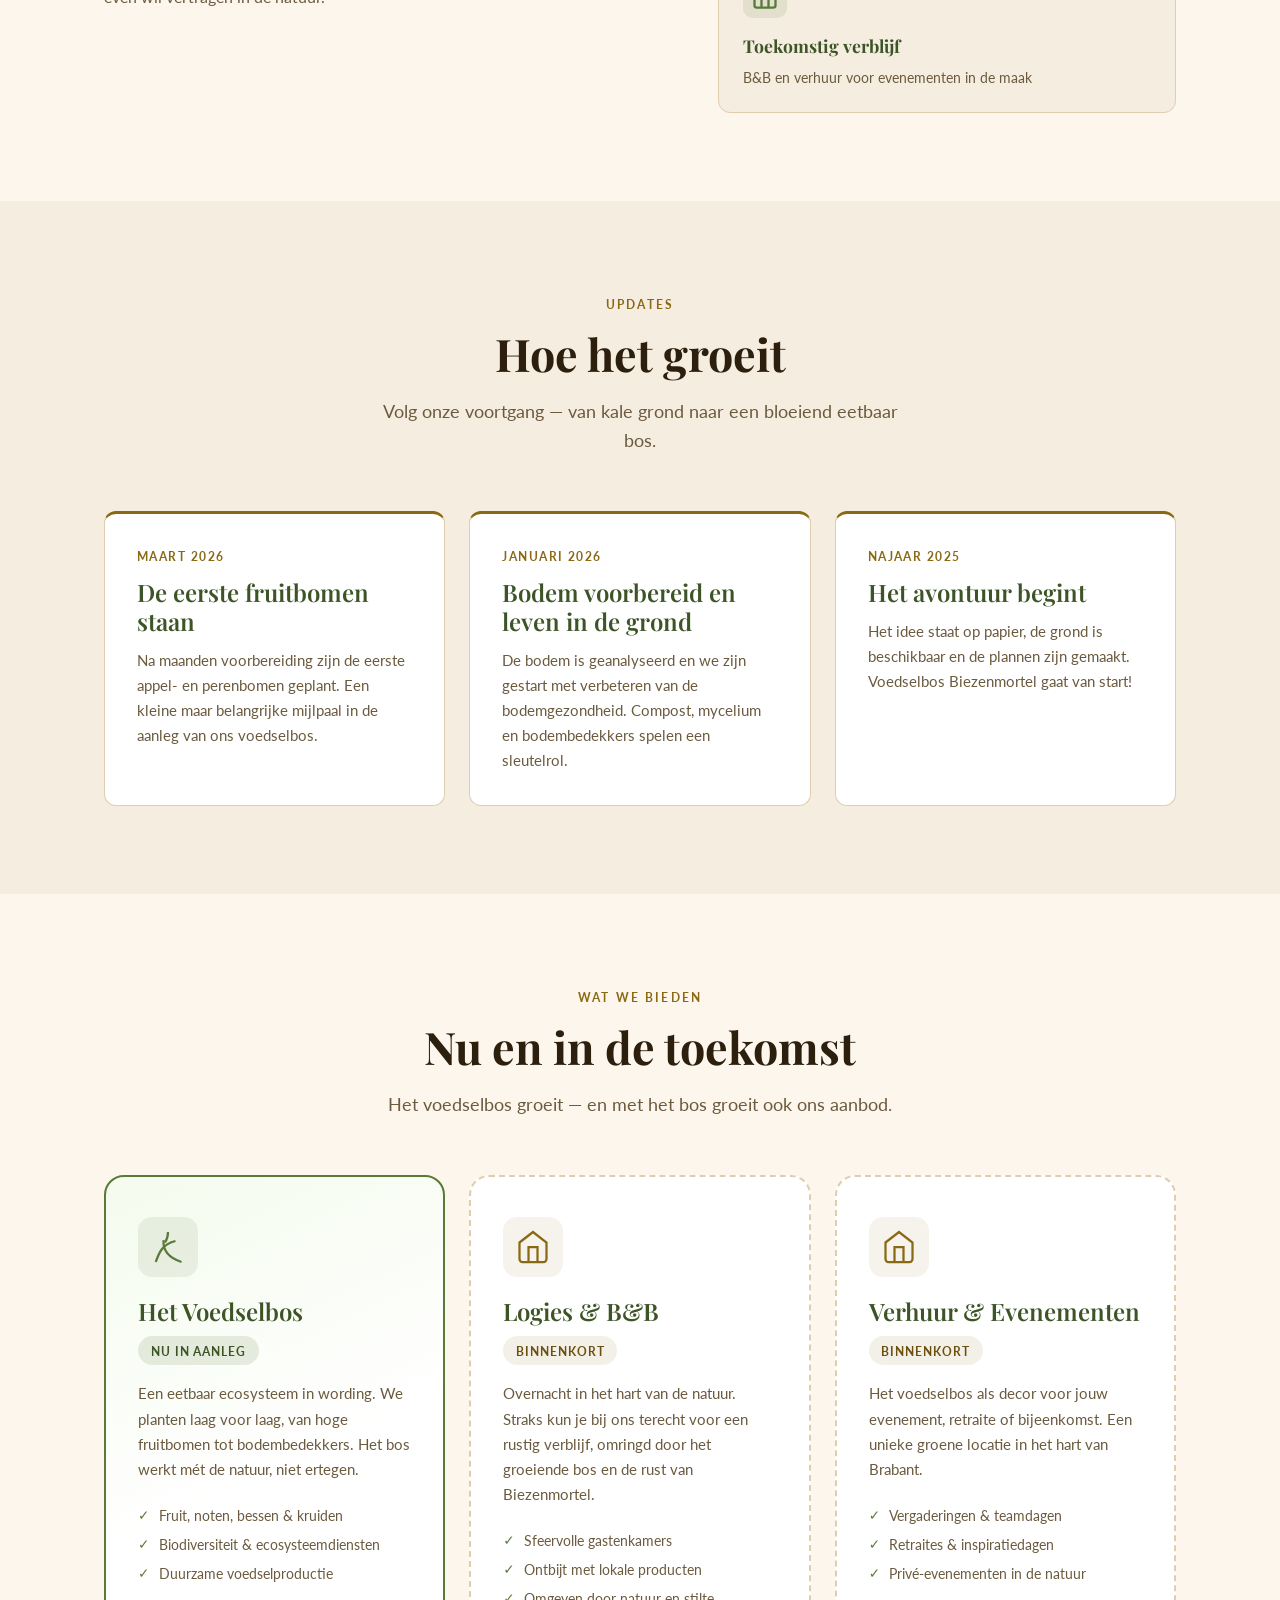
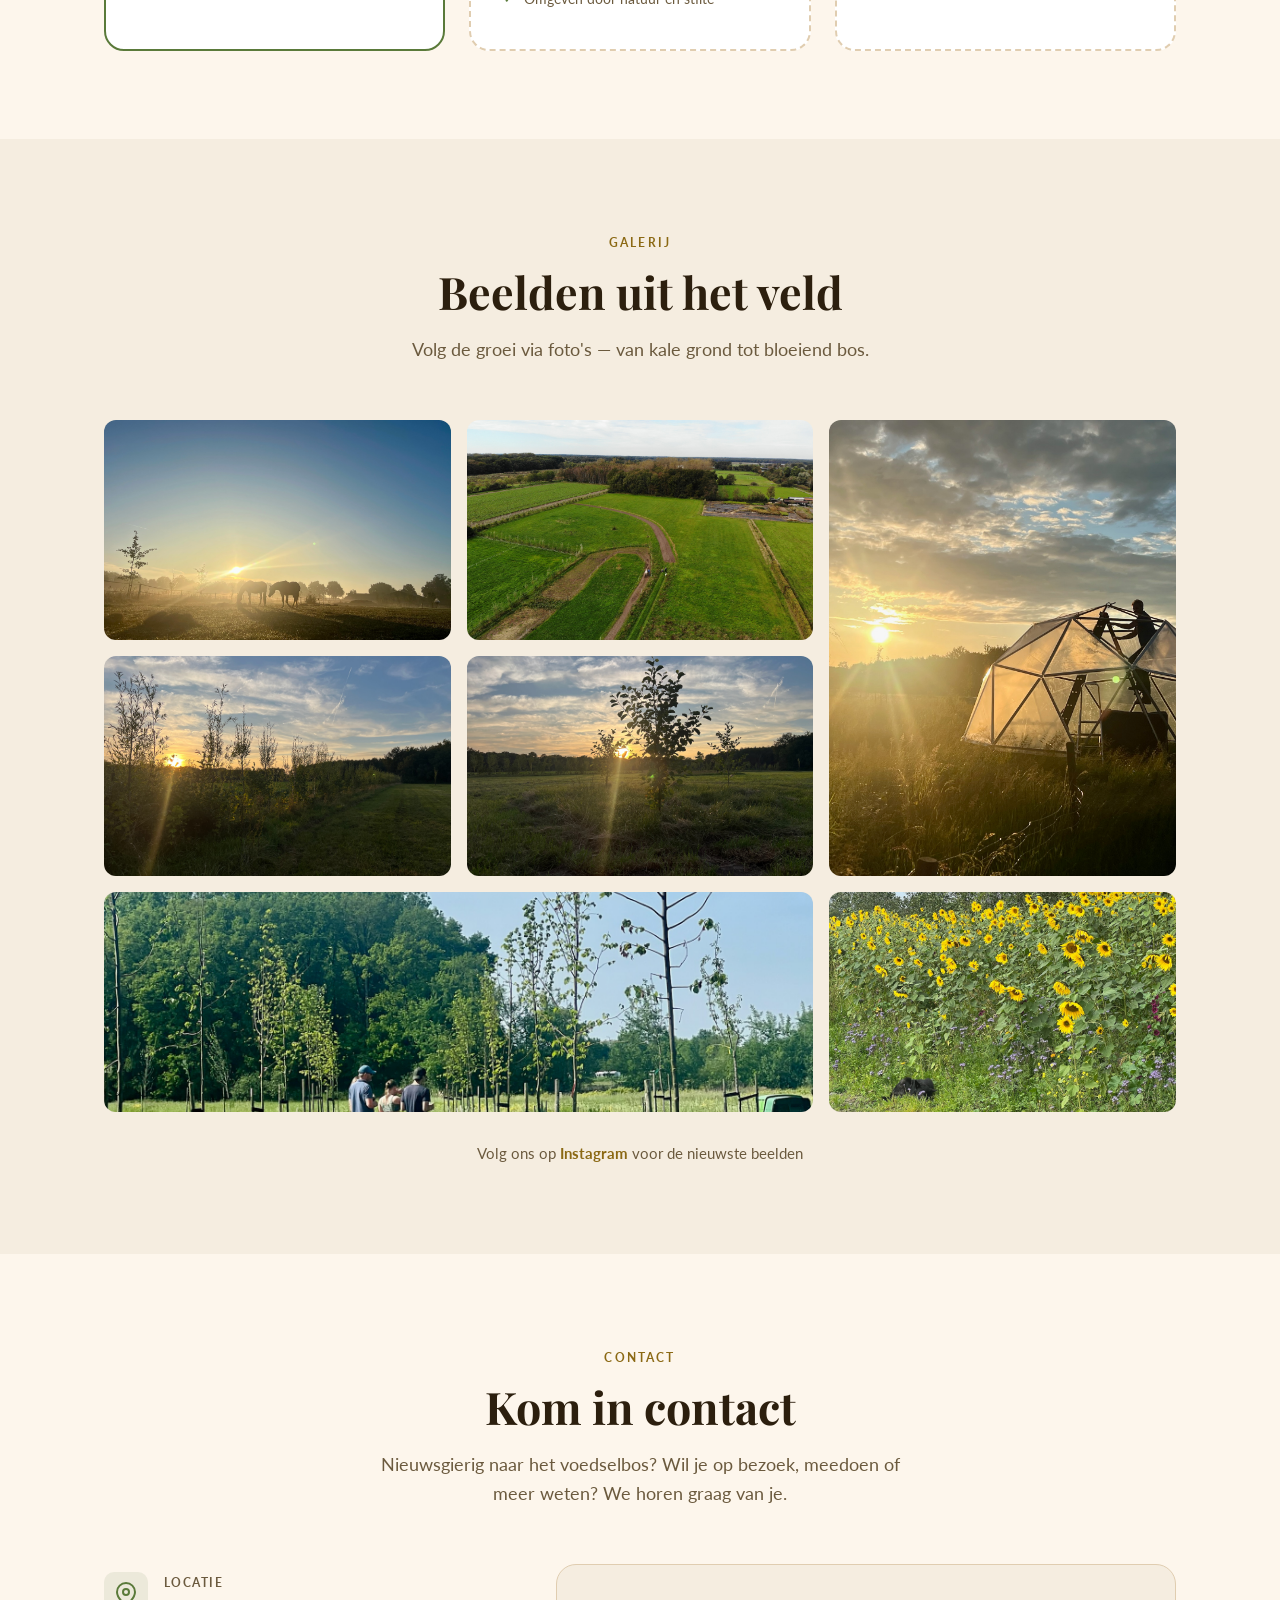
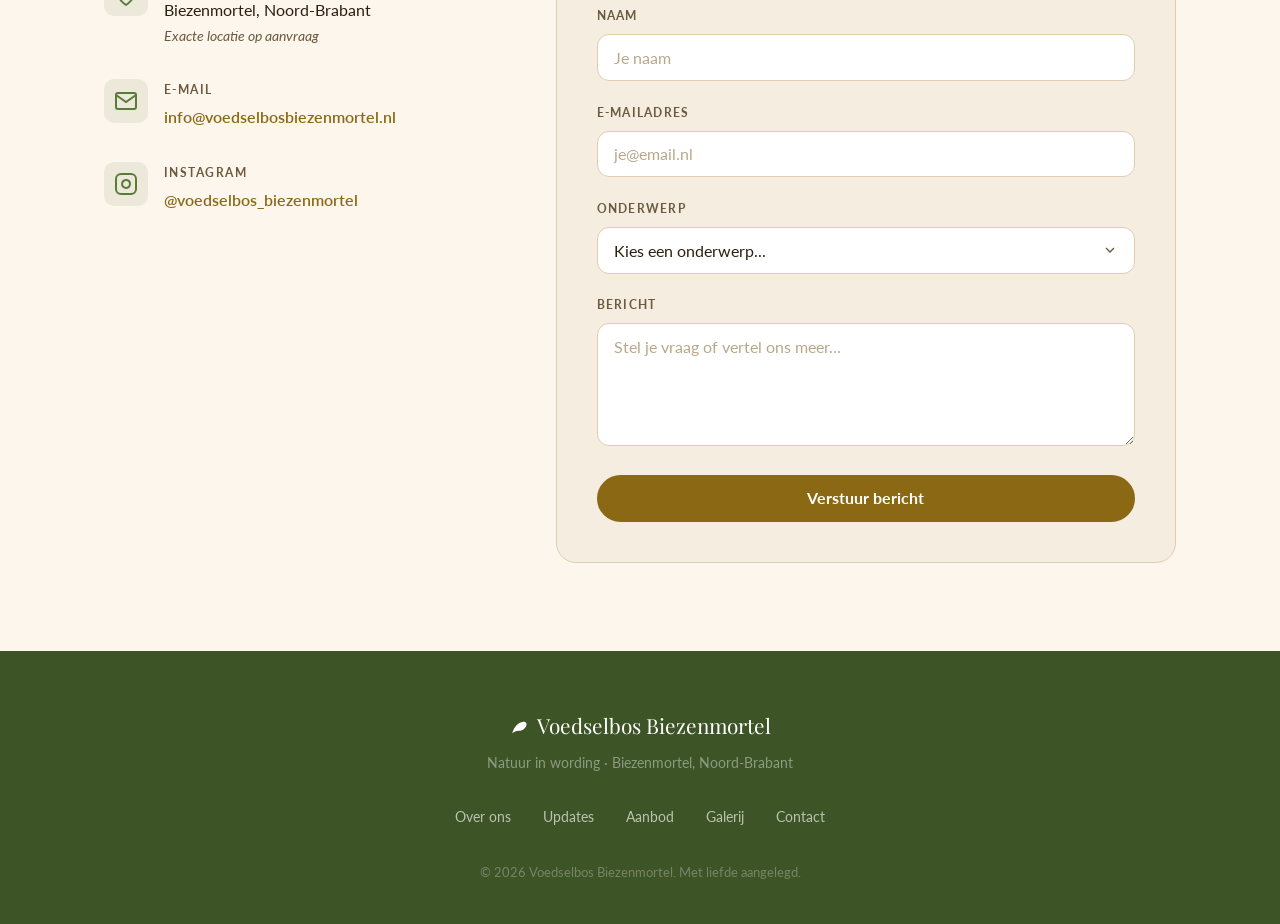
==== commit 7857c9a9: "verwijder honing-tekst uit logo en vervang cursussen door verhuur & evenementen Co-Authored-By: Clau" ====
--- a/website.html
+++ b/website.html
@@ -4,7 +4,7 @@
   <meta charset="UTF-8">
   <meta name="viewport" content="width=device-width, initial-scale=1.0">
   <title>Voedselbos Biezenmortel — Natuur in wording</title>
-  <meta name="description" content="Voedselbos Biezenmortel is een groeiend eetbaar bos in het hart van Brabant. Straks ook met logies (B&amp;B), cursussen en rondleidingen.">
+  <meta name="description" content="Voedselbos Biezenmortel is een groeiend eetbaar bos in het hart van Brabant. Straks ook met logies (B&amp;B) en verhuur voor evenementen.">
   <meta property="og:title" content="Voedselbos Biezenmortel">
   <meta property="og:description" content="Een groeiend eetbaar landschap in het hart van Brabant — voor mens en natuur.">
   <meta property="og:type" content="website">
@@ -89,7 +89,7 @@
               <svg width="28" height="28" viewBox="0 0 24 24" fill="none" stroke="currentColor" stroke-width="2"><path d="M3 9l9-7 9 7v11a2 2 0 0 1-2 2H5a2 2 0 0 1-2-2z"/><polyline points="9 22 9 12 15 12 15 22"/></svg>
             </span>
             <strong>Toekomstig verblijf</strong>
-            <p>B&amp;B, cursussen en rondleidingen in de maak</p>
+            <p>B&amp;B en verhuur voor evenementen in de maak</p>
           </div>
         </div>
       </div>
@@ -164,15 +164,15 @@
         </div>
         <div class="aanbod-card aanbod-toekomst">
           <div class="aanbod-icon">
-            <svg width="36" height="36" viewBox="0 0 24 24" fill="none" stroke="currentColor" stroke-width="1.5"><path d="M2 3h6a4 4 0 0 1 4 4v14a3 3 0 0 0-3-3H2z"/><path d="M22 3h-6a4 4 0 0 0-4 4v14a3 3 0 0 1 3-3h7z"/></svg>
-          </div>
-          <h3>Cursussen &amp; Rondleidingen</h3>
+            <svg width="36" height="36" viewBox="0 0 24 24" fill="none" stroke="currentColor" stroke-width="1.5"><path d="M3 9l9-7 9 7v11a2 2 0 0 1-2 2H5a2 2 0 0 1-2-2z"/><polyline points="9 22 9 12 15 12 15 22"/></svg>
+          </div>
+          <h3>Verhuur &amp; Evenementen</h3>
           <span class="badge badge-toekomst">Binnenkort</span>
-          <p>Leer alles over voedselbossen, permacultuur en eetbare planten. We organiseren rondleidingen en workshops voor iedereen die wil leren van de natuur.</p>
+          <p>Het voedselbos als decor voor jouw evenement, retraite of bijeenkomst. Een unieke groene locatie in het hart van Brabant.</p>
           <ul>
-            <li>Rondleidingen door het voedselbos</li>
-            <li>Workshops permacultuur</li>
-            <li>Cursussen voor groepen &amp; particulieren</li>
+            <li>Vergaderingen &amp; teamdagen</li>
+            <li>Retraites &amp; inspiratiedagen</li>
+            <li>Privé-evenementen in de natuur</li>
           </ul>
         </div>
       </div>
@@ -256,7 +256,7 @@
               <option value="">Kies een onderwerp...</option>
               <option value="bezoek">Bezoek aan het voedselbos</option>
               <option value="bb">Logies &amp; B&amp;B</option>
-              <option value="cursus">Cursus of rondleiding</option>
+              <option value="verhuur">Verhuur of evenement</option>
               <option value="anders">Anders</option>
             </select>
           </div>
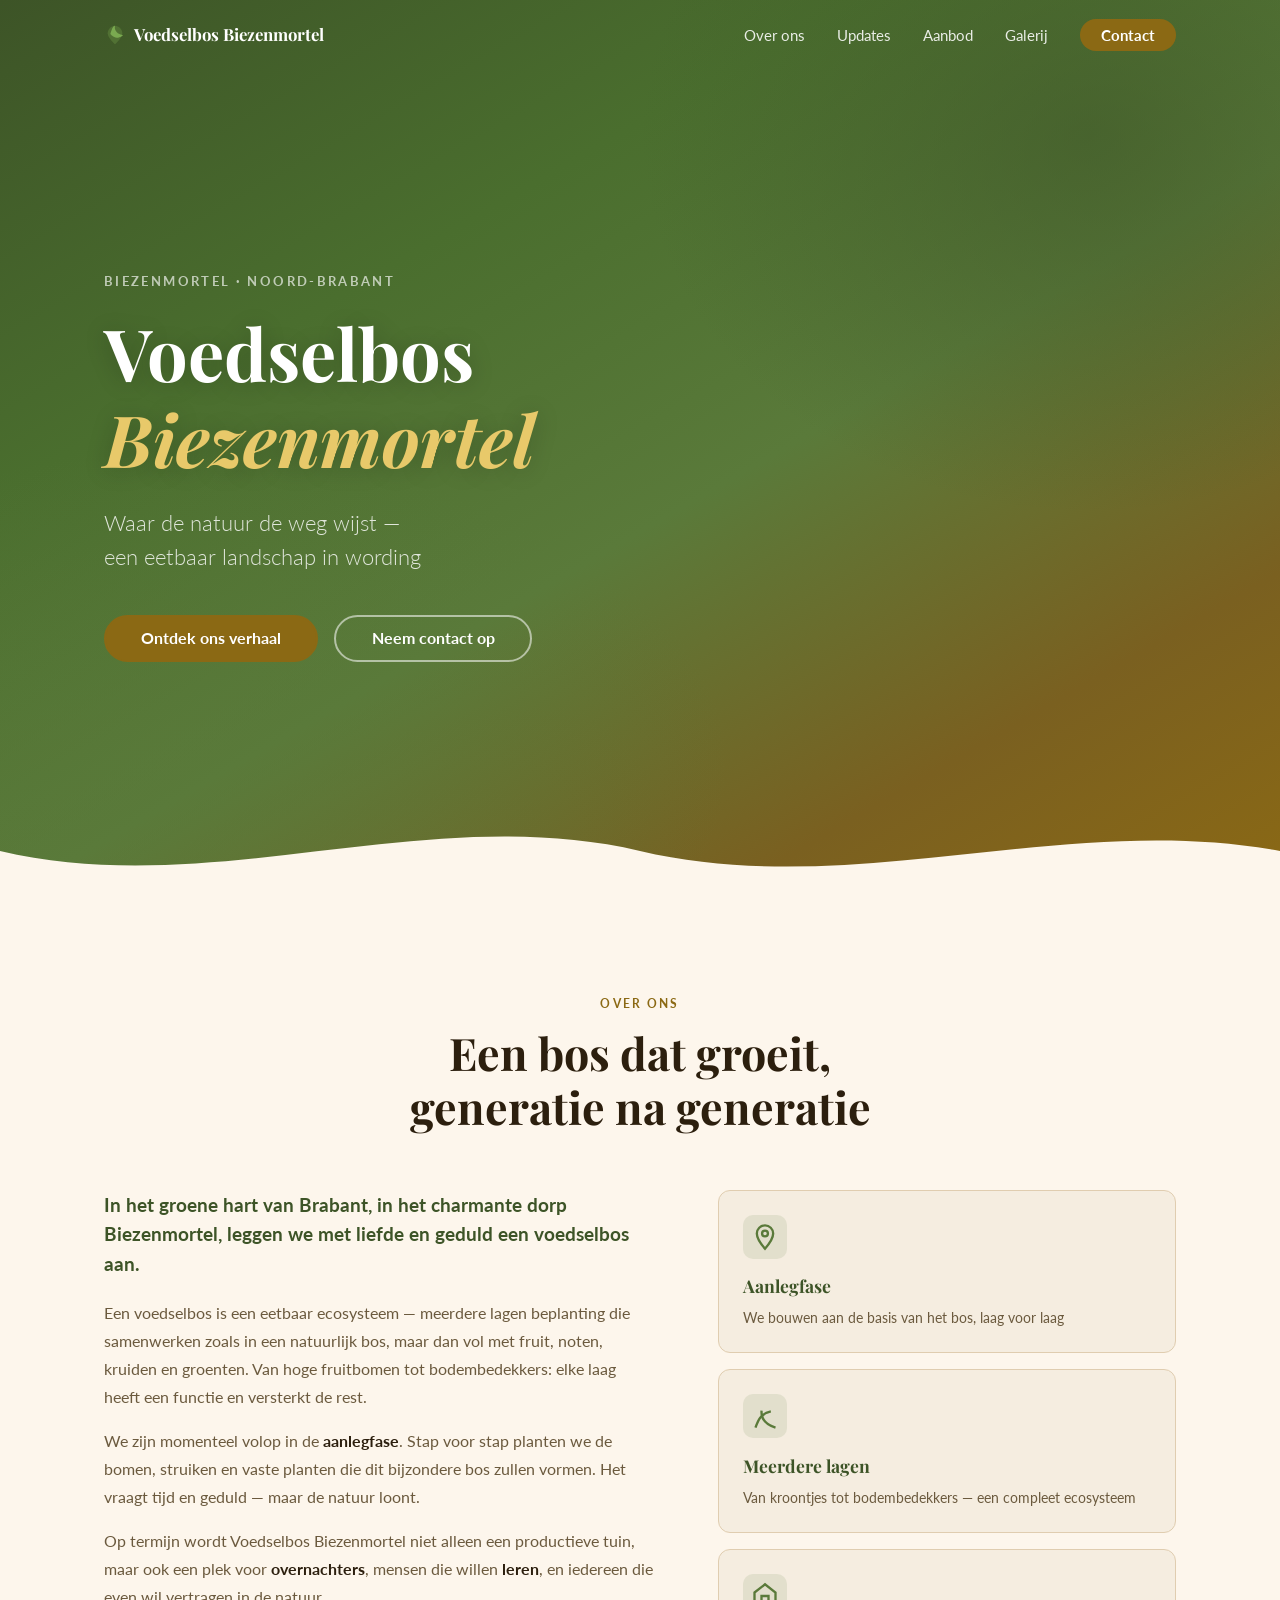
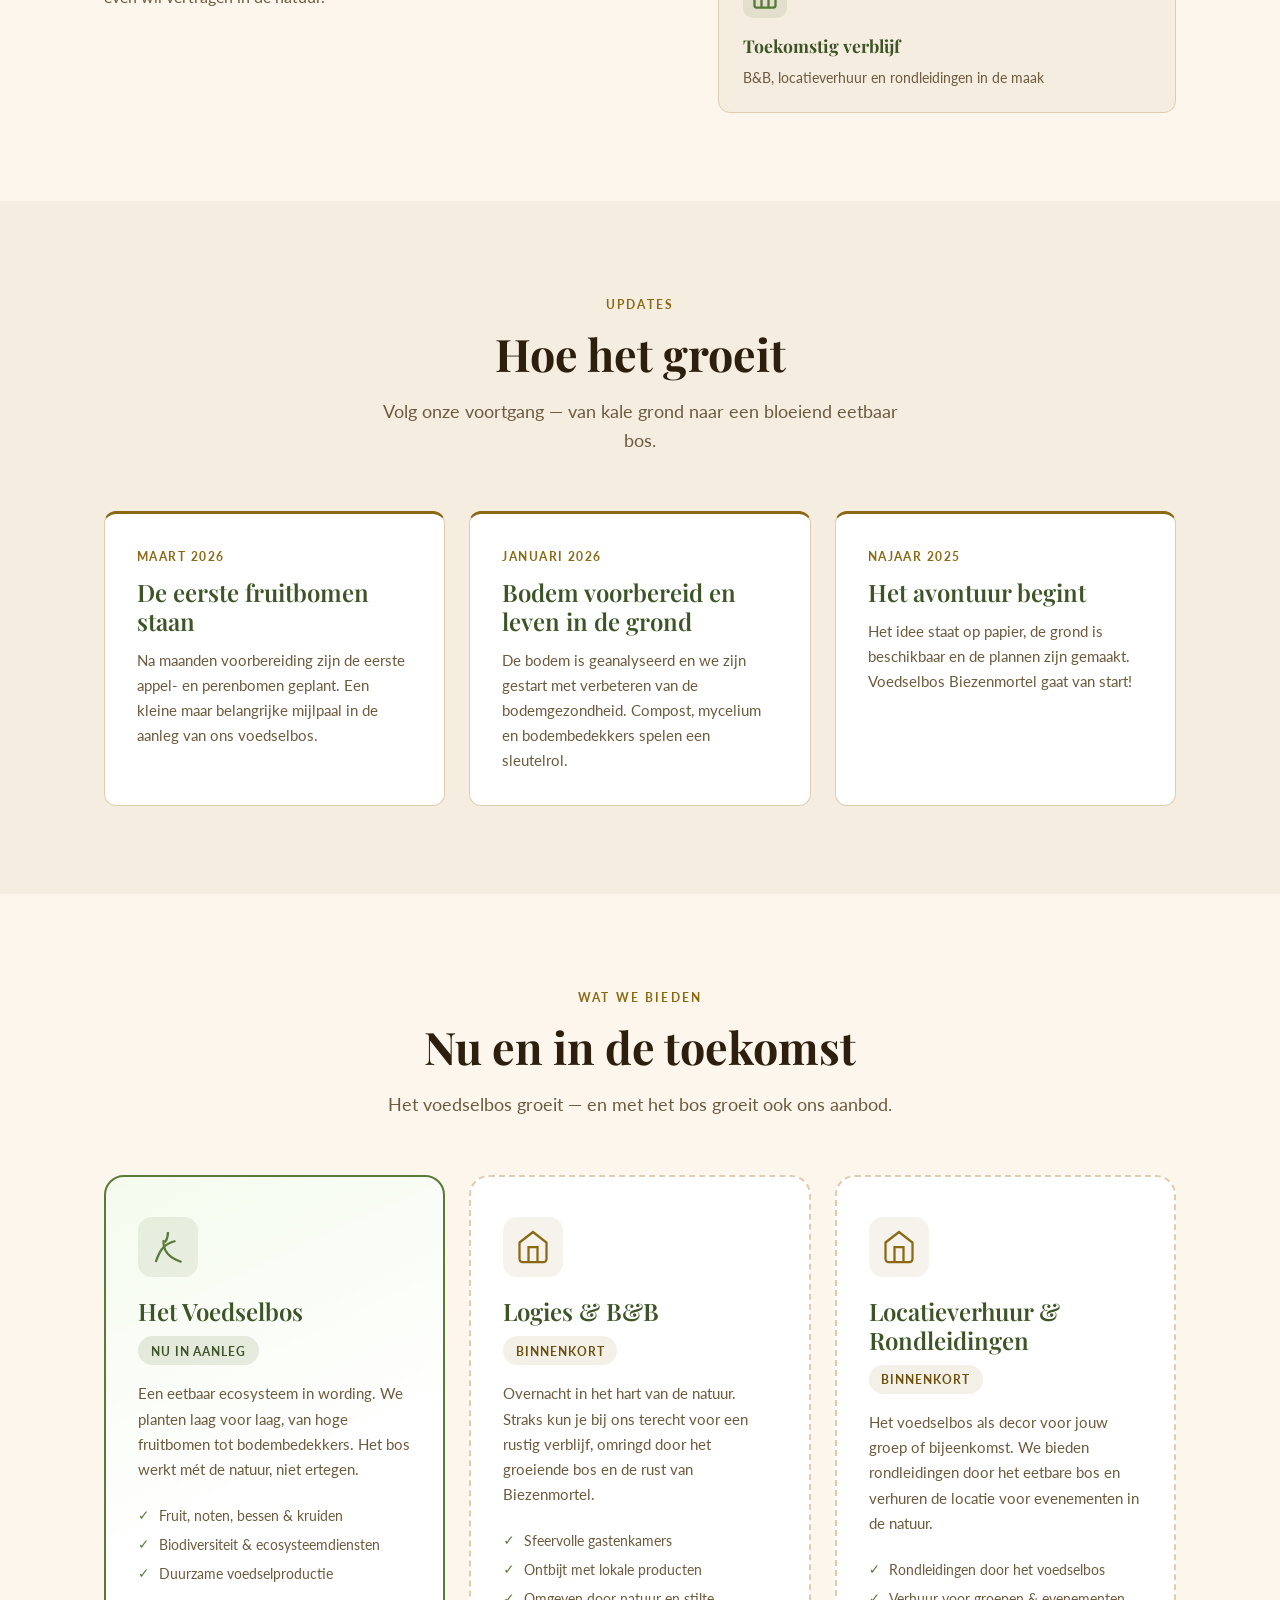
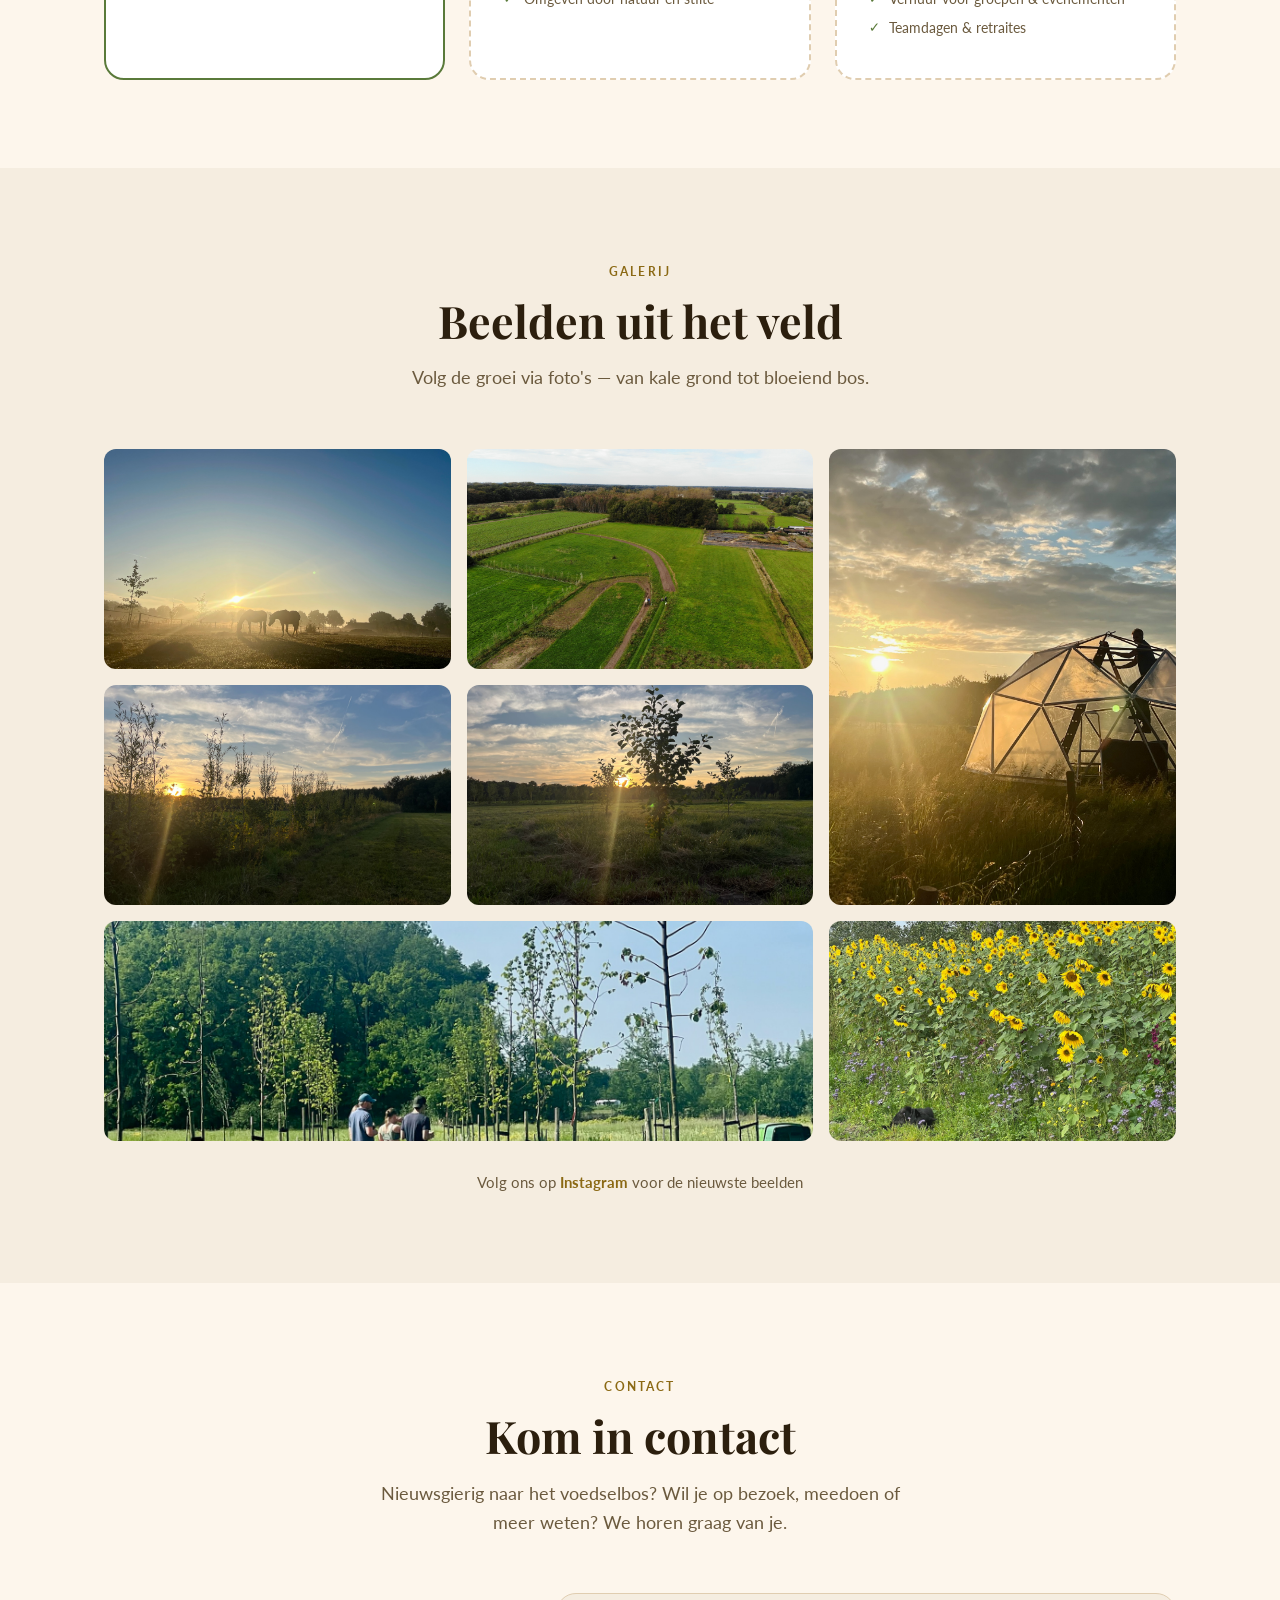
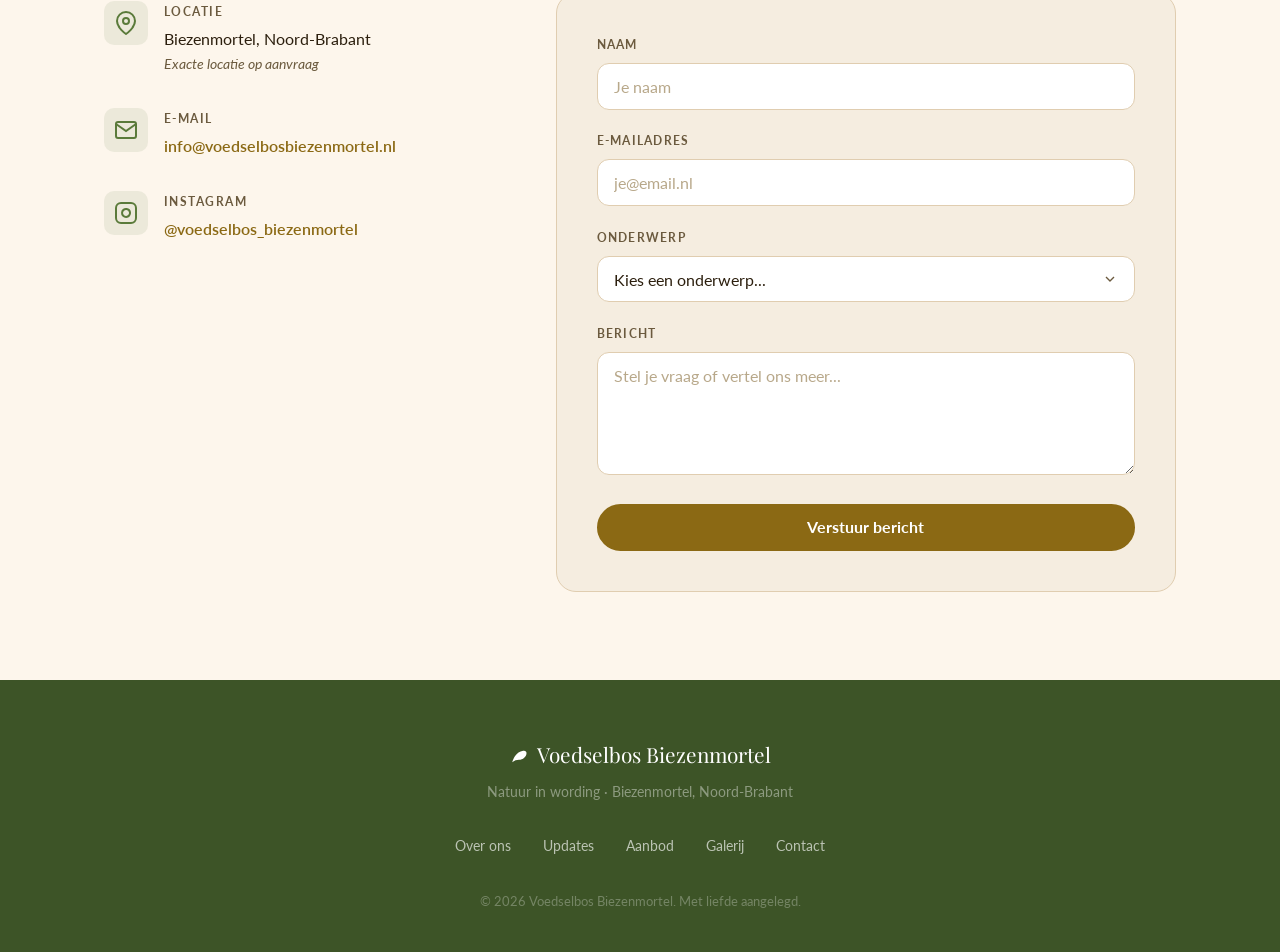
==== commit 883fcc09: "herstel logo met CSS-clip, gebruik locatieverhuur & rondleidingen Co-Authored-By: Claude Sonnet 4.6 " ====
--- a/website.html
+++ b/website.html
@@ -4,7 +4,7 @@
   <meta charset="UTF-8">
   <meta name="viewport" content="width=device-width, initial-scale=1.0">
   <title>Voedselbos Biezenmortel — Natuur in wording</title>
-  <meta name="description" content="Voedselbos Biezenmortel is een groeiend eetbaar bos in het hart van Brabant. Straks ook met logies (B&amp;B) en verhuur voor evenementen.">
+  <meta name="description" content="Voedselbos Biezenmortel is een groeiend eetbaar bos in het hart van Brabant. Straks ook met logies (B&amp;B), locatieverhuur en rondleidingen.">
   <meta property="og:title" content="Voedselbos Biezenmortel">
   <meta property="og:description" content="Een groeiend eetbaar landschap in het hart van Brabant — voor mens en natuur.">
   <meta property="og:type" content="website">
@@ -89,7 +89,7 @@
               <svg width="28" height="28" viewBox="0 0 24 24" fill="none" stroke="currentColor" stroke-width="2"><path d="M3 9l9-7 9 7v11a2 2 0 0 1-2 2H5a2 2 0 0 1-2-2z"/><polyline points="9 22 9 12 15 12 15 22"/></svg>
             </span>
             <strong>Toekomstig verblijf</strong>
-            <p>B&amp;B en verhuur voor evenementen in de maak</p>
+            <p>B&amp;B, locatieverhuur en rondleidingen in de maak</p>
           </div>
         </div>
       </div>
@@ -166,13 +166,13 @@
           <div class="aanbod-icon">
             <svg width="36" height="36" viewBox="0 0 24 24" fill="none" stroke="currentColor" stroke-width="1.5"><path d="M3 9l9-7 9 7v11a2 2 0 0 1-2 2H5a2 2 0 0 1-2-2z"/><polyline points="9 22 9 12 15 12 15 22"/></svg>
           </div>
-          <h3>Verhuur &amp; Evenementen</h3>
+          <h3>Locatieverhuur &amp; Rondleidingen</h3>
           <span class="badge badge-toekomst">Binnenkort</span>
-          <p>Het voedselbos als decor voor jouw evenement, retraite of bijeenkomst. Een unieke groene locatie in het hart van Brabant.</p>
+          <p>Het voedselbos als decor voor jouw groep of bijeenkomst. We bieden rondleidingen door het eetbare bos en verhuren de locatie voor evenementen in de natuur.</p>
           <ul>
-            <li>Vergaderingen &amp; teamdagen</li>
-            <li>Retraites &amp; inspiratiedagen</li>
-            <li>Privé-evenementen in de natuur</li>
+            <li>Rondleidingen door het voedselbos</li>
+            <li>Verhuur voor groepen &amp; evenementen</li>
+            <li>Teamdagen &amp; retraites</li>
           </ul>
         </div>
       </div>
@@ -256,7 +256,7 @@
               <option value="">Kies een onderwerp...</option>
               <option value="bezoek">Bezoek aan het voedselbos</option>
               <option value="bb">Logies &amp; B&amp;B</option>
-              <option value="verhuur">Verhuur of evenement</option>
+              <option value="verhuur">Locatieverhuur of rondleiding</option>
               <option value="anders">Anders</option>
             </select>
           </div>
